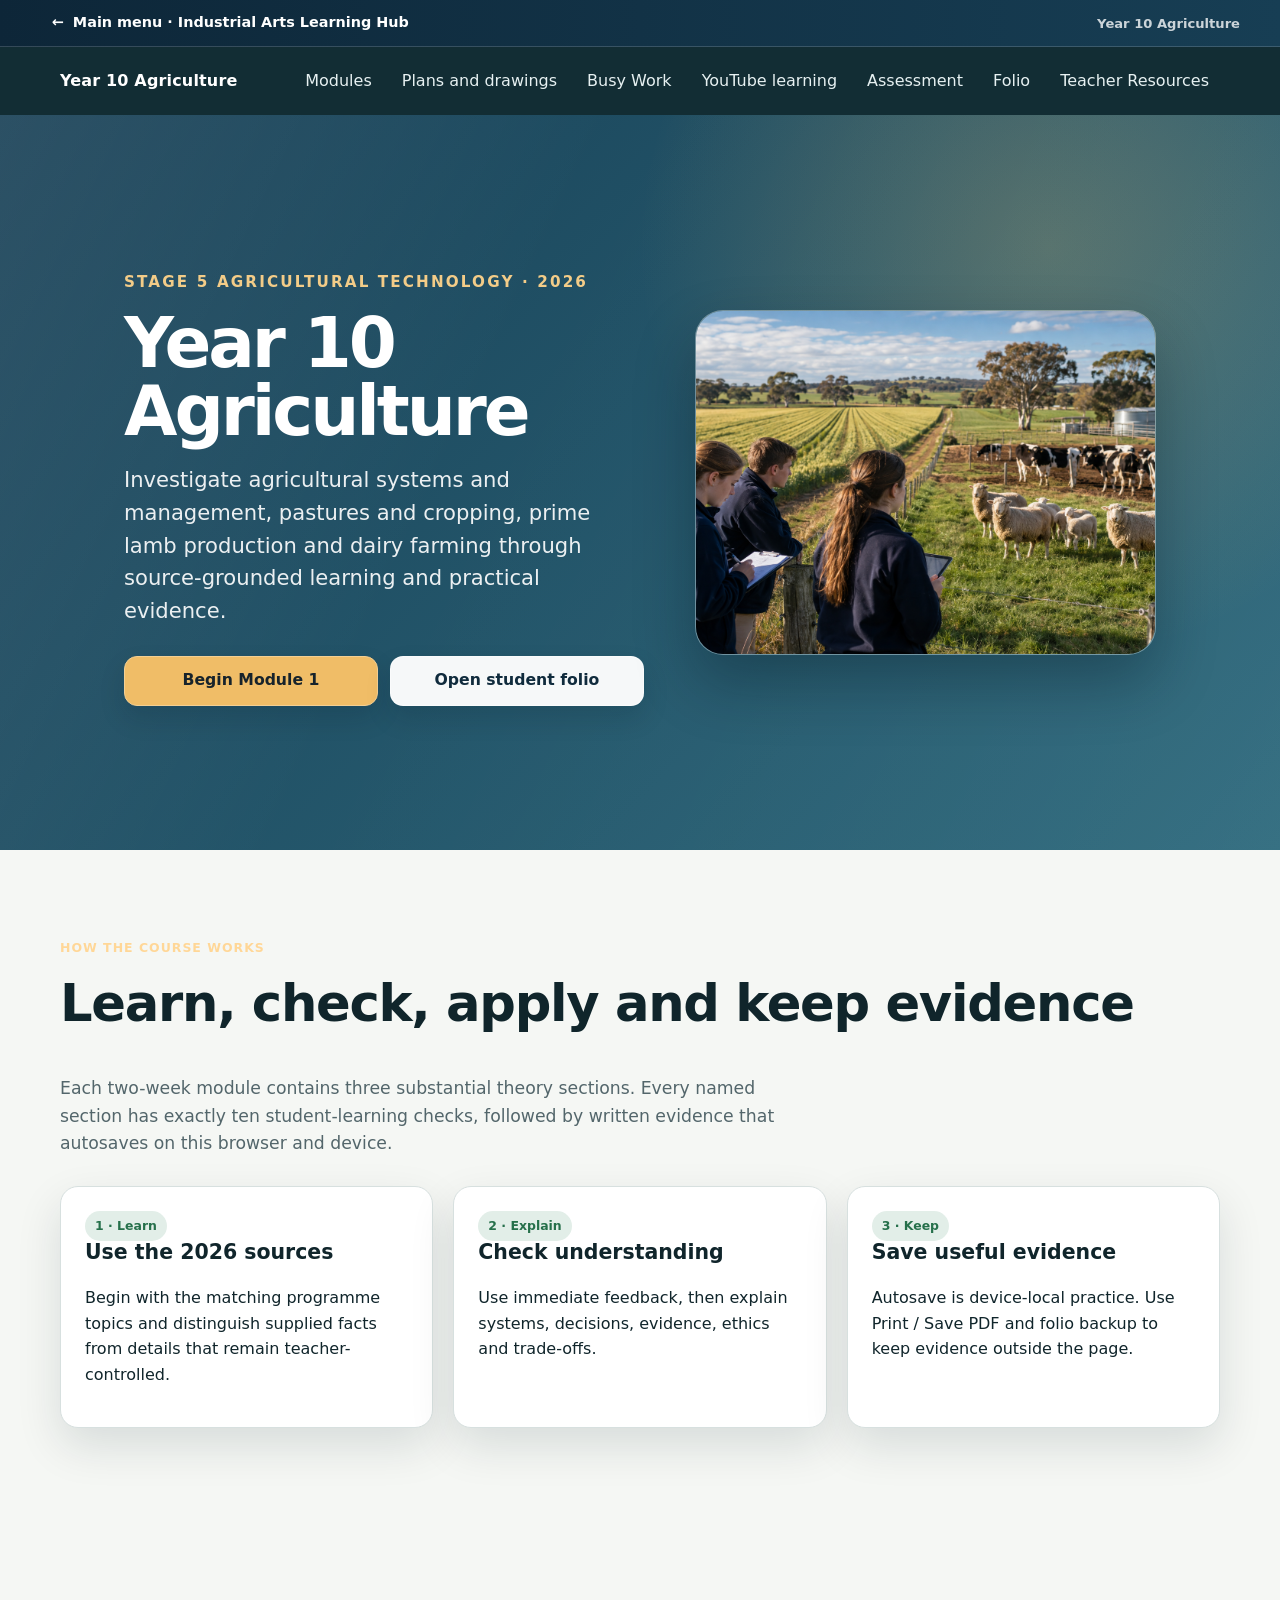
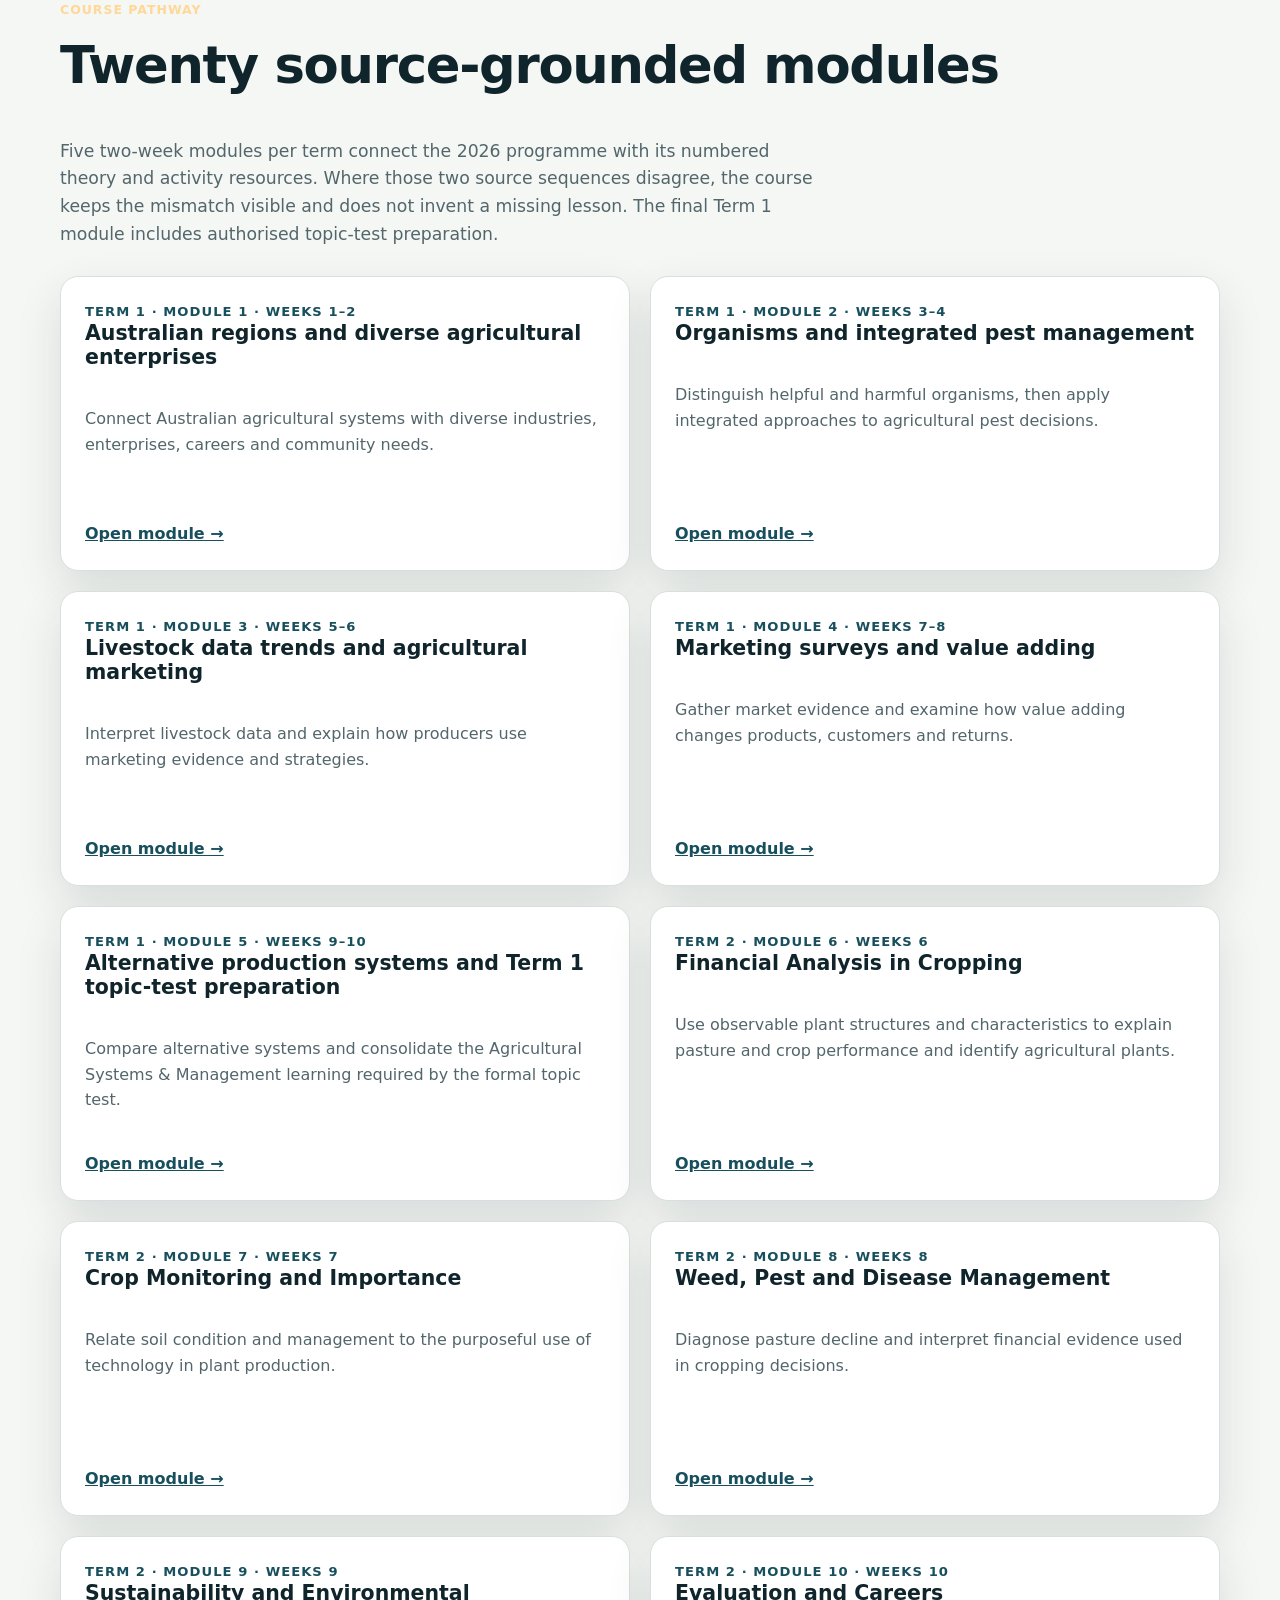
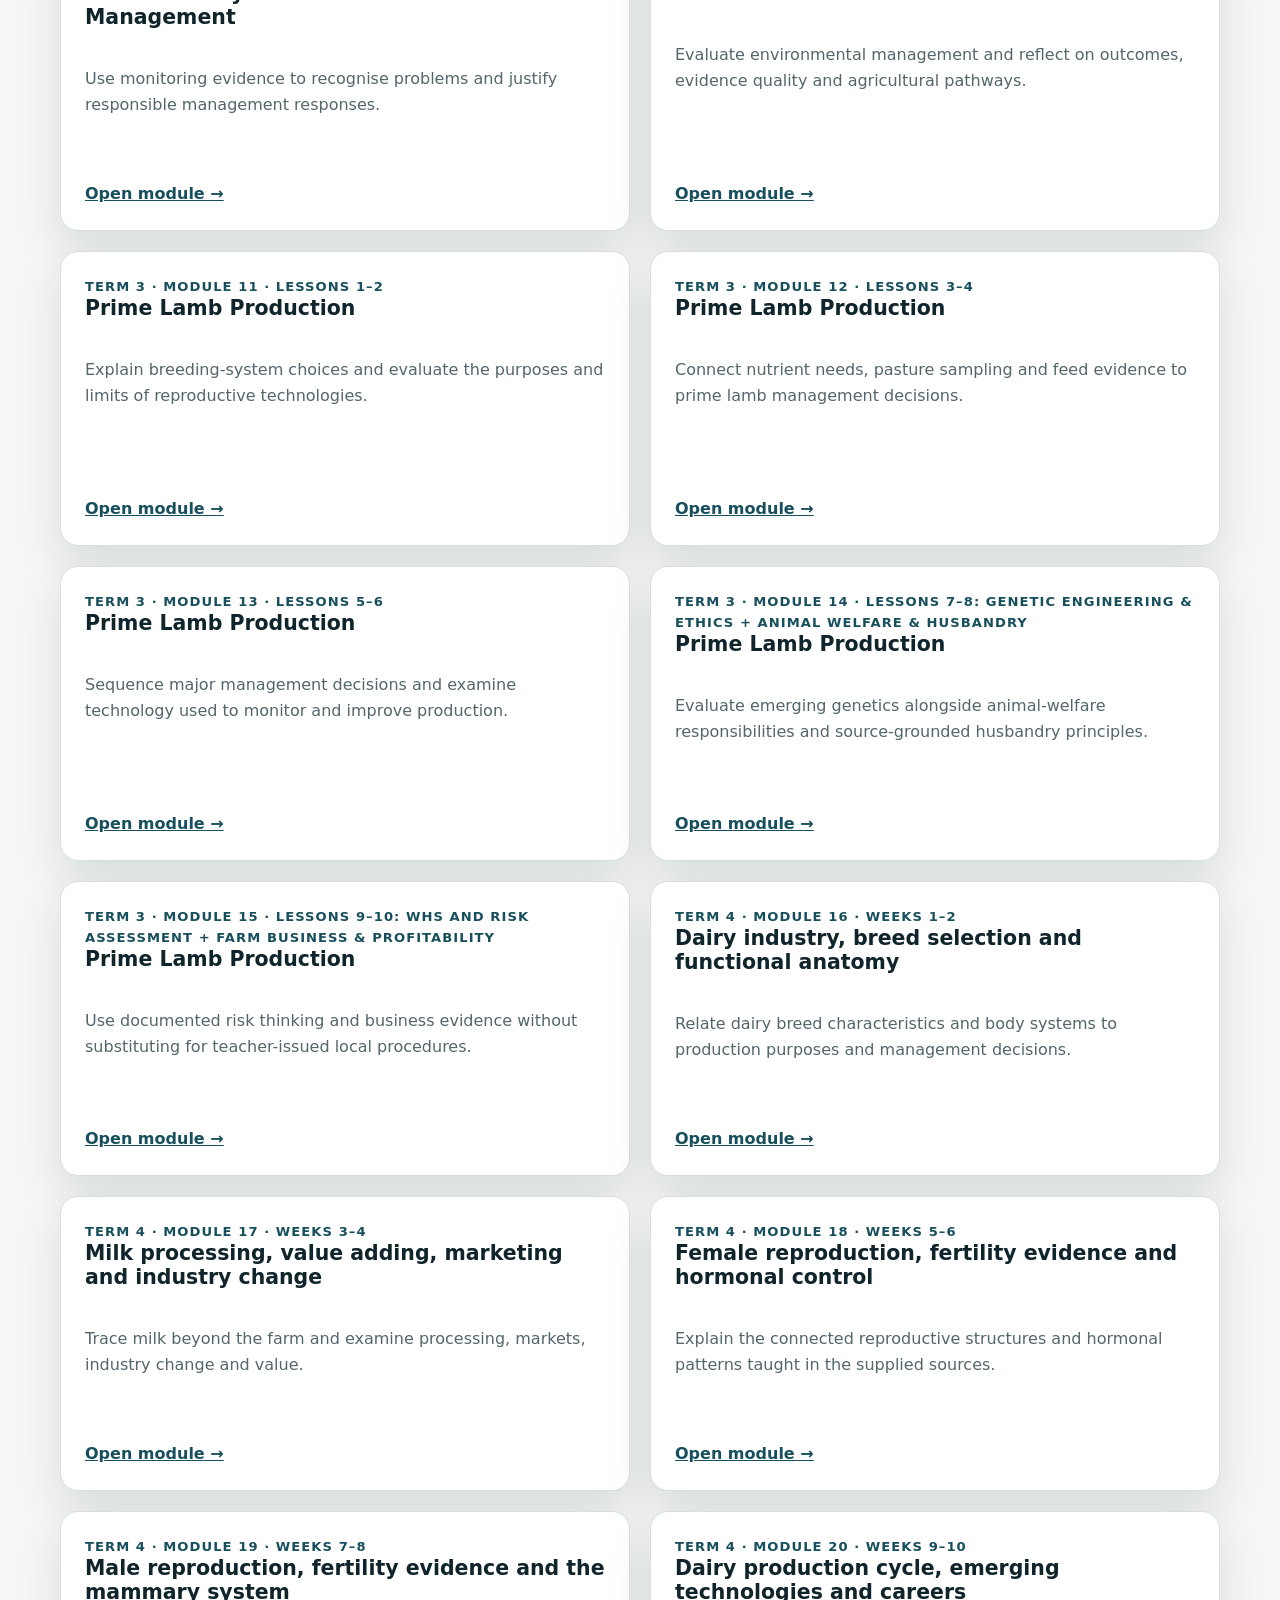
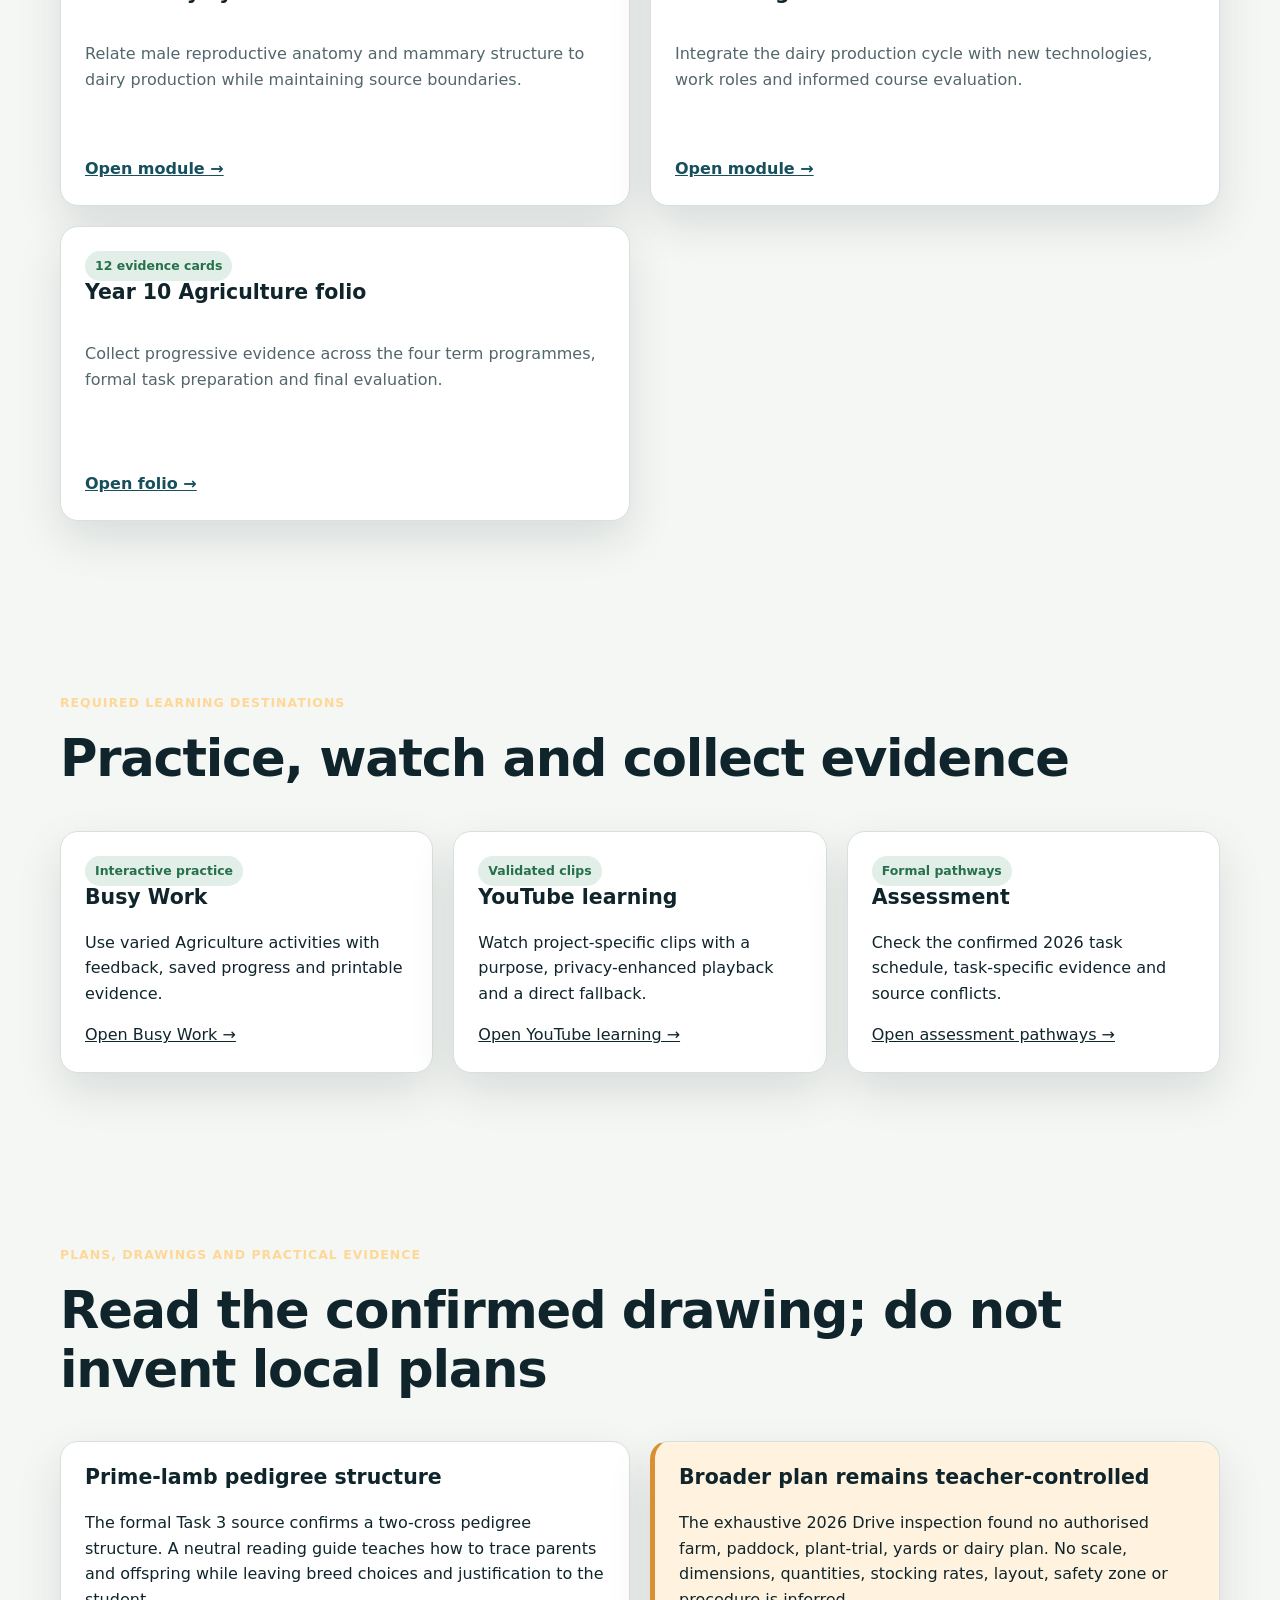
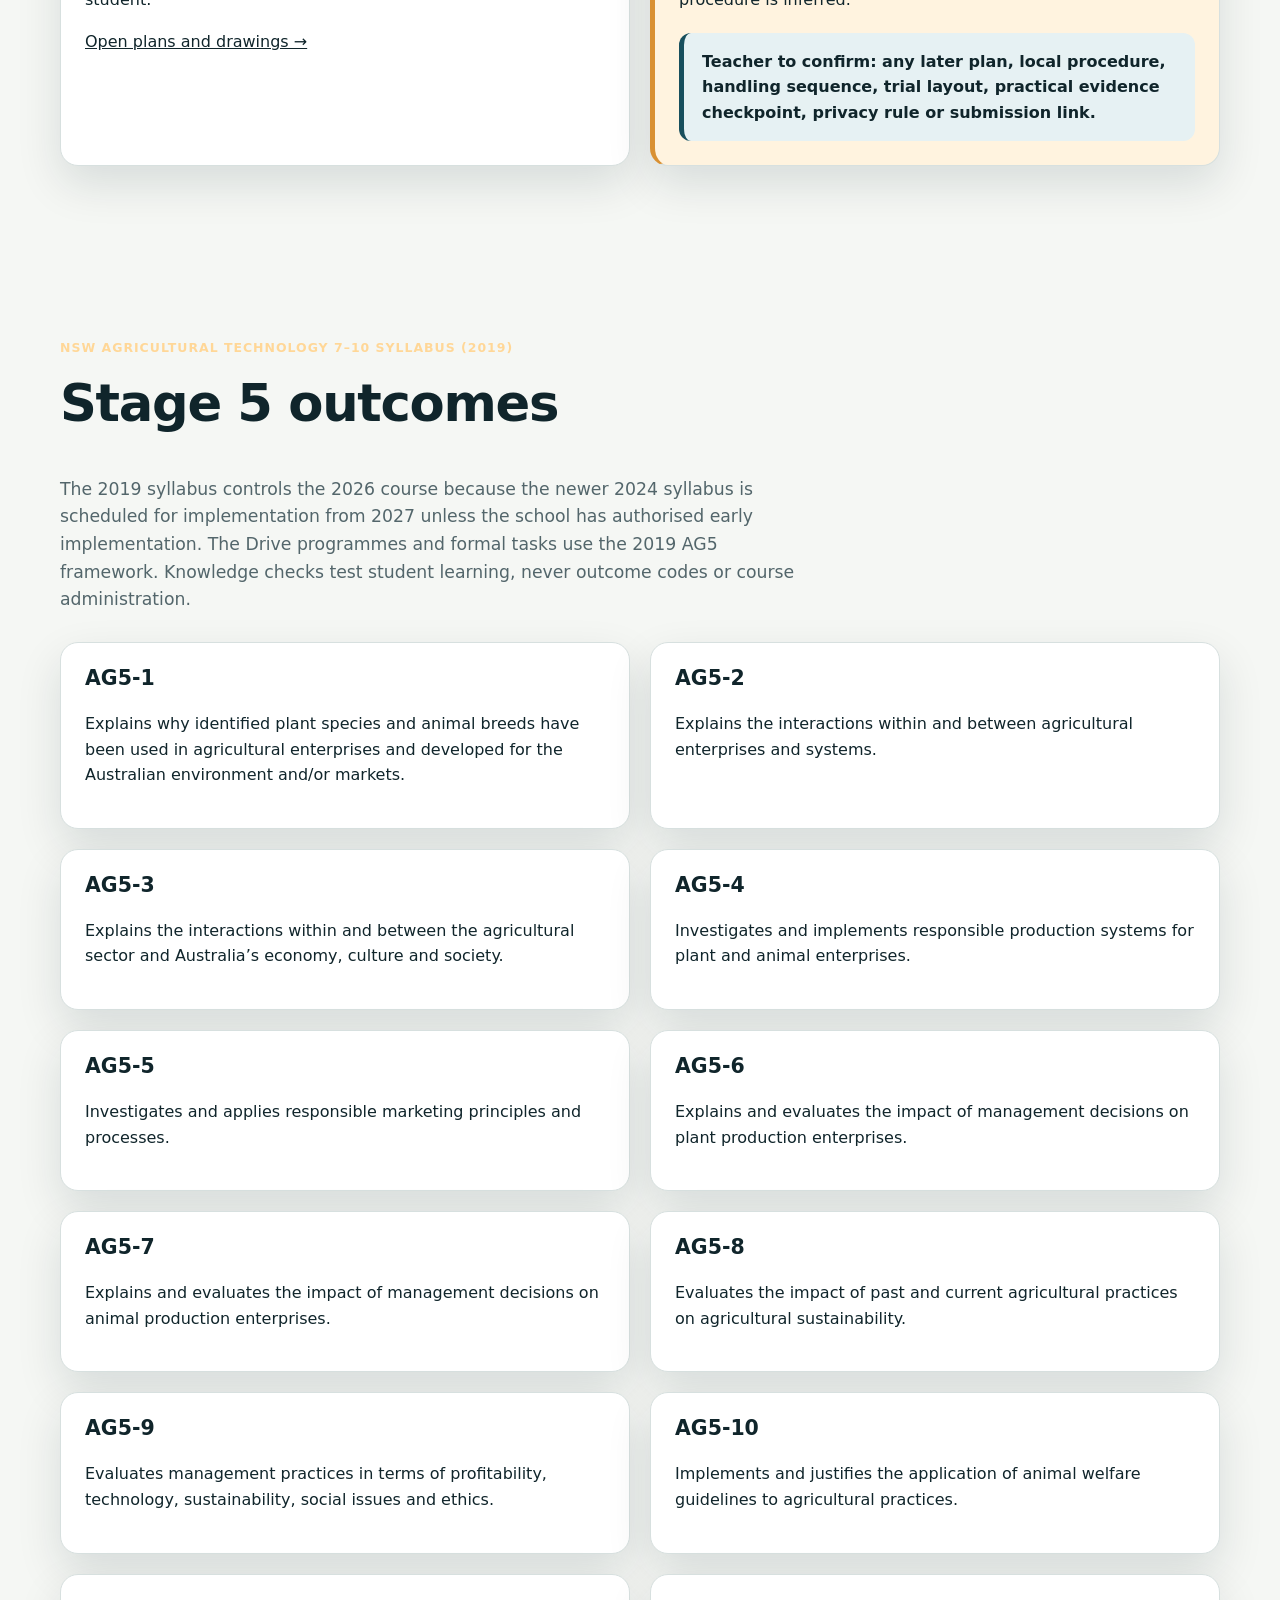
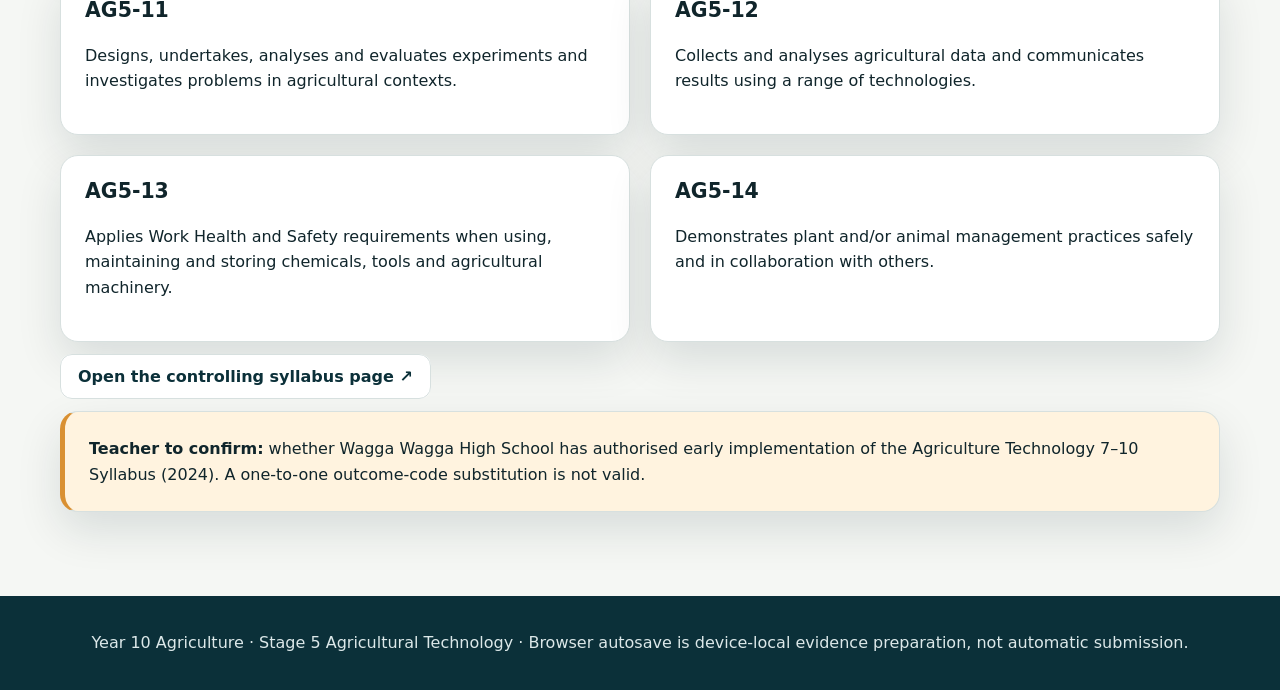
==== index.html @ 11737256 "Build Year 10 Agriculture guided course" ====
<!doctype html>
<html lang="en-AU">
<head>
  <meta charset="utf-8">
  <meta name="viewport" content="width=device-width, initial-scale=1">
  <meta name="description" content="Year 10 Agricultural Technology guided course for the 2026 Wagga Wagga High School programme.">
  <title>Year 10 Agriculture | Stage 5 Agricultural Technology</title>
  <link rel="stylesheet" href="guided/course.css?v=20260805a">
  <link rel="stylesheet" href="shared/sister-site.css" data-sister-site-styles>
</head>
<body>
  <a class="skip-link" href="#main-content">Skip to course content</a>
  <header class="site-header"><div class="nav-wrap"><a class="brand" href="index.html">Year 10 Agriculture</a><nav class="nav-links" aria-label="Course navigation"><a href="#pathway">Modules</a><a href="plans/index.html">Plans and drawings</a><a href="busy-work/index.html">Busy Work</a><a href="youtube-learning/index.html">YouTube learning</a><a href="assessment/index.html">Assessment</a><a href="folio.html">Folio</a><a href="teacher-resources/" data-teacher-resources-link>Teacher Resources</a></nav></div></header>

  <section class="hero sister-hero"><div class="hero-inner"><div class="hero-copy"><p class="eyebrow">Stage 5 Agricultural Technology · 2026</p><h1>Year 10 Agriculture</h1><p>Investigate agricultural systems and management, pastures and cropping, prime lamb production and dairy farming through source-grounded learning and practical evidence.</p><div class="hero-actions"><a class="btn" href="module.html?module=1">Begin Module 1</a><a class="btn secondary" href="folio.html">Open student folio</a></div></div><figure class="hero-showcase"><a class="zoomable-infographic" href="assets/agriculture-hero.png" target="_blank" rel="noopener" aria-label="Open the Year 10 Agriculture course visual at full size"><img src="assets/agriculture-hero.png" alt="Year 10 students investigating Australian cropping, prime lamb and dairy production systems"><span class="infographic-open-label">Open larger <span aria-hidden="true">↗</span></span></a><figcaption>Course overview visual. The 2026 programme, task documents and current teacher directions control exact practical and assessment requirements.</figcaption></figure></div></section>

  <main id="main-content" class="landing-main">
    <section class="section"><p class="eyebrow">How the course works</p><h2>Learn, check, apply and keep evidence</h2><p class="section-intro">Each two-week module contains three substantial theory sections. Every named section has exactly ten student-learning checks, followed by written evidence that autosaves on this browser and device.</p><div class="grid three" style="margin-top:28px"><article class="card"><span class="status-pill">1 · Learn</span><h3>Use the 2026 sources</h3><p>Begin with the matching programme topics and distinguish supplied facts from details that remain teacher-controlled.</p></article><article class="card"><span class="status-pill">2 · Explain</span><h3>Check understanding</h3><p>Use immediate feedback, then explain systems, decisions, evidence, ethics and trade-offs.</p></article><article class="card"><span class="status-pill">3 · Keep</span><h3>Save useful evidence</h3><p>Autosave is device-local practice. Use Print / Save PDF and folio backup to keep evidence outside the page.</p></article></div></section>

    <section class="section" id="pathway"><p class="eyebrow">Course pathway</p><h2>Twenty source-grounded modules</h2><p class="section-intro">Five two-week modules per term connect the 2026 programme with its numbered theory and activity resources. Where those two source sequences disagree, the course keeps the mismatch visible and does not invent a missing lesson. The final Term 1 module includes authorised topic-test preparation.</p><div class="grid two" style="margin-top:28px" data-module-grid></div></section>

    <section class="section"><p class="eyebrow">Required learning destinations</p><h2>Practice, watch and collect evidence</h2><div class="grid three" style="margin-top:28px"><article class="card"><span class="status-pill">Interactive practice</span><h3>Busy Work</h3><p>Use varied Agriculture activities with feedback, saved progress and printable evidence.</p><a class="module-link" href="busy-work/index.html">Open Busy Work →</a></article><article class="card"><span class="status-pill">Validated clips</span><h3>YouTube learning</h3><p>Watch project-specific clips with a purpose, privacy-enhanced playback and a direct fallback.</p><a class="module-link" href="youtube-learning/index.html">Open YouTube learning →</a></article><article class="card"><span class="status-pill">Formal pathways</span><h3>Assessment</h3><p>Check the confirmed 2026 task schedule, task-specific evidence and source conflicts.</p><a class="module-link" href="assessment/index.html">Open assessment pathways →</a></article></div></section>

    <section class="section" id="project-plan"><p class="eyebrow">Plans, drawings and practical evidence</p><h2>Read the confirmed drawing; do not invent local plans</h2><div class="grid two" style="margin-top:28px"><article class="card"><h3>Prime-lamb pedigree structure</h3><p>The formal Task 3 source confirms a two-cross pedigree structure. A neutral reading guide teaches how to trace parents and offspring while leaving breed choices and justification to the student.</p><a class="module-link" href="plans/index.html">Open plans and drawings →</a></article><article class="card pending"><h3>Broader plan remains teacher-controlled</h3><p>The exhaustive 2026 Drive inspection found no authorised farm, paddock, plant-trial, yards or dairy plan. No scale, dimensions, quantities, stocking rates, layout, safety zone or procedure is inferred.</p><div class="callout"><strong>Teacher to confirm:</strong> any later plan, local procedure, handling sequence, trial layout, practical evidence checkpoint, privacy rule or submission link.</div></article></div></section>

    <section class="section" id="outcomes"><p class="eyebrow">NSW Agricultural Technology 7–10 Syllabus (2019)</p><h2>Stage 5 outcomes</h2><p class="section-intro">The 2019 syllabus controls the 2026 course because the newer 2024 syllabus is scheduled for implementation from 2027 unless the school has authorised early implementation. The Drive programmes and formal tasks use the 2019 AG5 framework. Knowledge checks test student learning, never outcome codes or course administration.</p><div class="grid two" style="margin-top:28px" data-outcome-grid></div><p style="margin-top:22px"><a class="btn ghost" href="https://www.nsw.gov.au/education-and-training/nesa/curriculum/tas/agricultural-technology-7-10-2019" target="_blank" rel="noopener">Open the controlling syllabus page ↗</a></p><div class="card pending" style="margin-top:22px"><strong>Teacher to confirm:</strong> whether Wagga Wagga High School has authorised early implementation of the Agriculture Technology 7–10 Syllabus (2024). A one-to-one outcome-code substitution is not valid.</div></section>

  </main>

  <footer>Year 10 Agriculture · Stage 5 Agricultural Technology · Browser autosave is device-local evidence preparation, not automatic submission.</footer>
  <script src="guided/data.js?v=20260805a"></script>
  <script src="guided/landing.js?v=20260805a"></script>
  <script src="shared/hub-navigation.js" defer></script>
</body>
</html>
---- guided/course.css ----
:root {
  --ink: #10252b;
  --muted: #53666b;
  --paper: #f5f7f4;
  --card: #ffffff;
  --steel: #174f5d;
  --steel-dark: #0b3039;
  --amber: #d99032;
  --amber-pale: #fff3df;
  --line: #d7e0df;
  --success: #26704b;
  --danger: #a33a32;
  --shadow: 0 18px 45px rgba(12, 37, 43, 0.12);
  --radius: 18px;
}

* { box-sizing: border-box; }
html { scroll-behavior: smooth; }
body {
  margin: 0;
  overflow-x: hidden;
  color: var(--ink);
  background: var(--paper);
  font-family: Inter, ui-sans-serif, system-ui, -apple-system, BlinkMacSystemFont, "Segoe UI", sans-serif;
  line-height: 1.6;
}
.skip-link { position: fixed; top: 8px; left: 8px; z-index: 1000; transform: translateY(-180%); padding: 9px 13px; border-radius: 8px; background: white; color: var(--ink); font-weight: 750; }
.skip-link:focus { transform: translateY(0); }
a { color: inherit; }
img { max-width: 100%; display: block; }
button, input, textarea, select { font: inherit; }

.site-header {
  position: sticky;
  top: 0;
  z-index: 20;
  background: rgba(9, 37, 44, 0.96);
  color: white;
  backdrop-filter: blur(12px);
}
.nav-wrap {
  width: min(1160px, calc(100% - 32px));
  min-height: 68px;
  margin: 0 auto;
  display: flex;
  flex-wrap: wrap;
  align-items: center;
  justify-content: space-between;
  gap: 20px;
}
.brand { font-weight: 850; text-decoration: none; letter-spacing: .01em; }
.nav-links { display: flex; flex-wrap: wrap; max-width: 100%; gap: 8px; }
.nav-links a {
  padding: 8px 11px;
  border-radius: 999px;
  text-decoration: none;
  color: #e7f1f2;
}
.nav-links a:hover, .nav-links a:focus-visible { background: rgba(255,255,255,.12); }

.hero { min-height: 570px; color: white; display: grid; align-items: center; background: linear-gradient(135deg, #061c22, #174f5d); }
.sister-hero .hero-inner { display: grid; grid-template-columns: minmax(0, 1.1fr) minmax(300px, .9fr); gap: 34px; align-items: center; }
.hero-showcase { margin: 42px 0; overflow: hidden; border: 1px solid rgba(255,255,255,.24); border-radius: 22px; background: rgba(255,255,255,.08); box-shadow: var(--shadow); }
.hero-showcase img { width: 100%; min-height: 360px; object-fit: cover; }
.hero-showcase figcaption { padding: 12px 16px; color: #e9f1f1; font-size: .84rem; line-height: 1.45; }
.hero-inner, .section, .module-main, .folio-main {
  width: min(1160px, calc(100% - 32px));
  margin-inline: auto;
}
.hero-copy { width: min(630px, 100%); padding: 90px 0 80px; }
.hero-copy, .module-hero-inner, .module-main, .folio-main { max-width: calc(100vw - 32px); }
.eyebrow {
  display: inline-flex;
  align-items: center;
  gap: 8px;
  margin: 0 0 16px;
  color: #ffd797;
  font-weight: 850;
  letter-spacing: .08em;
  text-transform: uppercase;
  font-size: .78rem;
}
h1, h2, h3 { line-height: 1.15; margin-top: 0; }
h1 { font-size: clamp(2.7rem, 7vw, 5.5rem); letter-spacing: -.045em; margin-bottom: 18px; }
h2 { font-size: clamp(2rem, 4vw, 3.2rem); letter-spacing: -.025em; }
h3 { font-size: 1.28rem; }
.hero p { font-size: clamp(1.05rem, 2vw, 1.3rem); color: #e9f1f1; }
.hero-actions, .button-row { display: flex; flex-wrap: wrap; gap: 12px; margin-top: 28px; }
.btn {
  border: 0;
  border-radius: 12px;
  padding: 12px 17px;
  background: var(--amber);
  color: #172022;
  font-weight: 850;
  text-decoration: none;
  cursor: pointer;
}
.btn:hover, .btn:focus-visible { filter: brightness(1.05); transform: translateY(-1px); }
.btn.secondary { color: white; background: rgba(255,255,255,.13); border: 1px solid rgba(255,255,255,.3); }
.btn.ghost { background: white; border: 1px solid var(--line); color: var(--steel-dark); }

.section { padding: 84px 0; }
.section.tint { width: 100%; max-width: none; background: #e9efed; }
.section.tint > .section-inner { width: min(1160px, calc(100% - 32px)); margin: auto; }
.section-intro { max-width: 760px; color: var(--muted); font-size: 1.08rem; }
.grid { display: grid; gap: 20px; }
.grid.three { grid-template-columns: repeat(3, minmax(0, 1fr)); }
.grid.two { grid-template-columns: repeat(2, minmax(0, 1fr)); }
.card {
  background: var(--card);
  border: 1px solid var(--line);
  border-radius: var(--radius);
  padding: 24px;
  box-shadow: var(--shadow);
}
.module-card { position: relative; display: flex; flex-direction: column; min-height: 295px; }
.module-card .stage { color: var(--steel); font-size: .82rem; font-weight: 900; text-transform: uppercase; letter-spacing: .08em; }
.module-card p { color: var(--muted); }
.module-card .module-link { margin-top: auto; font-weight: 850; color: var(--steel); }
.status-pill {
  display: inline-flex;
  width: fit-content;
  padding: 5px 10px;
  border-radius: 999px;
  background: #e2eee8;
  color: var(--success);
  font-size: .78rem;
  font-weight: 850;
}
.outcome-list { list-style: none; padding: 0; display: grid; gap: 10px; }
.outcome-list li { border-left: 4px solid var(--amber); padding: 8px 0 8px 14px; }
.resource-card a { color: var(--steel); font-weight: 800; }
.pending { border-left: 5px solid var(--amber); background: var(--amber-pale); }

.module-hero {
  color: white;
  padding: 70px 0 54px;
  background: linear-gradient(135deg, var(--steel-dark), var(--steel));
}
.module-hero-inner { width: min(960px, calc(100% - 32px)); margin: auto; }
.module-hero h1 { font-size: clamp(2.3rem, 6vw, 4.4rem); }
.module-main, .folio-main { width: min(960px, calc(100% - 32px)); padding: 48px 0 90px; }
.progress-panel { margin: -28px auto 28px; position: relative; }
.progress-track { height: 10px; background: #dae3e1; border-radius: 999px; overflow: hidden; }
.progress-fill { height: 100%; width: 0; background: linear-gradient(90deg, var(--amber), #efbb62); transition: width .2s ease; }
.student-grid { display: grid; grid-template-columns: 1fr 1fr; gap: 16px; }
label { font-weight: 750; }
input[type="text"], input[type="password"], select, textarea {
  width: 100%;
  margin-top: 6px;
  border: 1px solid #b8c7c5;
  border-radius: 11px;
  padding: 11px 12px;
  background: #fff;
  color: var(--ink);
}
textarea { min-height: 135px; resize: vertical; }
.theory-section { margin-top: 24px; display: flow-root; }
.theory-section p { max-width: 78ch; color: #31484e; text-wrap: pretty; }
.theory-chunk-heading {
  margin: 22px 0 8px;
  padding-left: 11px;
  border-left: 4px solid var(--steel);
  color: var(--steel-dark);
  font-size: 1rem;
  line-height: 1.35;
}
.theory-section li + li { margin-top: 6px; }
.written-evidence { width: 100%; min-width: 0; }
.clarification-button { min-height: 44px; margin: 2px 0 10px; padding: 8px 12px; border: 1px solid #8aa9a0; border-radius: 9px; background: #f7fbf9; color: var(--ink); font: inherit; font-weight: 750; cursor: pointer; }
.clarification-button:hover { background: #edf4f1; }
.clarification-button:focus-visible { outline: 3px solid #236e5b; outline-offset: 3px; }
.clarification-panel { max-width: 68ch; margin: 0 0 12px; padding: 11px 13px; border-left: 4px solid #3c806e; border-radius: 0 9px 9px 0; background: #edf4f1; overflow-wrap: anywhere; }
.written-evidence textarea {
  display: block;
  width: 100%;
  max-width: none;
  min-width: 0;
  min-height: 175px;
  line-height: 1.55;
  overflow-wrap: break-word;
}
.theory-visual {
  float: right;
  width: min(38%, 360px);
  margin: .25rem 0 1rem 1.35rem;
  padding: .65rem;
  border: 1px solid var(--line);
  border-radius: 14px;
  background: #f5f8f7;
  box-shadow: 0 10px 24px rgba(17, 46, 52, .1);
}
.theory-visual--left { float: left; margin: .25rem 1.35rem 1rem 0; }
.zoomable-infographic { position: relative; display: block; color: white; text-decoration: none; cursor: zoom-in; }
.zoomable-infographic:focus-visible { outline: 4px solid var(--amber); outline-offset: 4px; }
.zoomable-infographic:hover .infographic-open-label,
.zoomable-infographic:focus-visible .infographic-open-label { background: var(--amber); color: #172022; }
.infographic-open-label {
  position: absolute;
  right: 10px;
  bottom: 10px;
  z-index: 2;
  padding: 6px 10px;
  border-radius: 999px;
  background: rgba(6, 28, 34, .9);
  color: white;
  font-size: .78rem;
  font-weight: 850;
  line-height: 1.2;
  box-shadow: 0 4px 14px rgba(0, 0, 0, .24);
}
.theory-visual__image {
  width: 100%;
  aspect-ratio: 16 / 9;
  border-radius: 9px;
  background-repeat: no-repeat;
  background-size: cover;
  background-position: center;
  background-color: var(--ink);
}
.theory-visual figcaption { margin-top: .6rem; color: var(--muted); font-size: .82rem; line-height: 1.4; }
.tool-photo-gallery { clear: both; display: grid; grid-template-columns: repeat(auto-fit, minmax(180px, 1fr)); gap: 14px; margin: 24px 0; }
.tool-photo-card { min-width: 0; margin: 0; padding: 10px; border: 1px solid var(--line); border-radius: 13px; background: #f5f8f7; }
.tool-photo-link { border-radius: 9px; overflow: hidden; background: #e7eceb; }
.tool-photo-link img { width: 100%; aspect-ratio: 4 / 3; object-fit: contain; background: #f3f5f4; }
.tool-photo-card figcaption { margin-top: 9px; color: var(--muted); font-size: .82rem; line-height: 1.45; }
.tool-photo-credit { display: block; margin-top: 5px; font-size: .76rem; }
.tool-photo-credit a { color: var(--steel-dark); font-weight: 750; }
.plan-guidance { clear: both; margin: 30px 0 8px; padding-top: 26px; border-top: 2px solid var(--line); }
.plan-guidance > h3 { font-size: clamp(1.45rem, 3vw, 2rem); }
.plan-guidance > h4 { margin: 20px 0 8px; color: var(--steel-dark); }
.plan-sheet-gallery { display: grid; grid-template-columns: repeat(2, minmax(0, 1fr)); gap: 16px; margin-top: 24px; }
.plan-sheet-card { min-width: 0; margin: 0; padding: 11px; border: 1px solid var(--line); border-radius: 14px; background: #f5f8f7; }
.plan-preview-link { overflow: hidden; border: 1px solid #c7d1d0; border-radius: 10px; background: white; }
.plan-preview-link img { width: 100%; aspect-ratio: 1.45 / 1; object-fit: contain; background: white; }
.plan-sheet-card figcaption { margin-top: 10px; color: var(--muted); font-size: .84rem; line-height: 1.45; }
.plan-sheet-card figcaption > strong, .plan-sheet-card figcaption > span { display: block; }
.plan-sheet-card figcaption > strong { margin-bottom: 4px; color: var(--ink); }
.plan-actions { display: flex !important; flex-wrap: wrap; gap: 8px 12px; margin-top: 10px; }
.plan-open-link, .plan-download-link { color: var(--steel-dark); font-weight: 850; text-underline-offset: 3px; }
.plan-open-link:focus-visible, .plan-download-link:focus-visible { outline: 3px solid var(--amber); outline-offset: 3px; }
.video-learning { clear: both; margin: 30px 0 8px; padding: 22px; border: 1px solid var(--line); border-radius: 16px; background: #f7fbf9; }
.video-learning > h3 { margin: 3px 0 2px; color: var(--ink); font-size: clamp(1.35rem, 3vw, 1.8rem); }
.video-learning__channel { margin: 0 0 16px; color: var(--muted) !important; font-size: .9rem; font-weight: 750; }
.video-learning__grid { display: grid; grid-template-columns: minmax(0, 1.35fr) minmax(240px, .85fr); gap: 18px; align-items: start; }
.video-learning__player { min-width: 0; aspect-ratio: 16 / 9; overflow: hidden; border-radius: 12px; background: #0b1d22; box-shadow: 0 10px 24px rgba(17, 46, 52, .14); }
.video-learning__player iframe { display: block; width: 100%; height: 100%; border: 0; }
.video-learning__notes { min-width: 0; }
.video-learning__notes h4 { margin: 0 0 5px; color: var(--steel-dark); font-size: 1rem; }
.video-learning__notes h4:not(:first-child) { margin-top: 17px; }
.video-learning__notes p { margin: 0; }
.video-learning__fallback { margin: 18px 0 0; padding: 13px 15px; border-left: 4px solid var(--amber); border-radius: 0 10px 10px 0; background: var(--amber-pale); }
.video-learning__actions { display: flex; flex-wrap: wrap; align-items: center; gap: 10px 16px; margin-top: 16px; }
.video-learning__actions > a:not(.btn) { color: var(--steel-dark); font-weight: 850; text-underline-offset: 3px; }
.video-learning__actions > a:focus-visible { outline: 3px solid var(--amber); outline-offset: 3px; }
.video-learning__disclaimer { margin-top: 17px; font-weight: 650; }
.video-learning__source-check { margin: 13px 0 0; color: var(--muted) !important; font-size: .84rem; line-height: 1.45; }
.callout { margin: 20px 0 0; padding: 16px 18px; border-radius: 12px; background: #e6f1f3; border-left: 5px solid var(--steel); font-weight: 750; overflow-wrap: anywhere; }
.theory-sources { margin-top: 16px; padding-top: 14px; border-top: 1px solid var(--line); font-size: 0.94rem; }
.theory-sources ul { margin: 7px 0; }
.theory-sources a { overflow-wrap: anywhere; }
.theory-sources p { margin-bottom: 0; color: var(--muted); }
.check-group { margin-top: 26px; padding: 20px; border: 1px solid var(--line); border-radius: 14px; background: #f8fbfb; }
.check-group[id], #knowledge-checks { scroll-margin-top: 92px; }
.check-group > h3 { margin-top: 4px; color: var(--ink); }
.check-group .check:first-of-type { margin-top: 12px; }
.check h4 { margin-bottom: 12px; color: var(--ink); font-size: 1rem; line-height: 1.45; }
.check { margin-top: 18px; padding-top: 18px; border-top: 1px solid var(--line); }
.option { display: block; margin: 9px 0; font-weight: 500; }
.question-help { margin: 14px 0; }
.hint-toggle, .secondary-hint-toggle {
  border: 0;
  padding: 0;
  background: transparent;
  color: var(--steel);
  font: inherit;
  font-weight: 850;
  text-decoration: underline;
  text-underline-offset: 3px;
  cursor: pointer;
}
.theory-direction {
  margin-top: 10px;
  padding: 13px 15px;
  border-left: 4px solid var(--amber);
  border-radius: 0 10px 10px 0;
  background: var(--amber-pale);
}
.theory-direction > a { display: block; width: fit-content; color: var(--steel-dark); font-weight: 850; }
.secondary-hint-toggle { display: block; margin-top: 10px; font-size: .92rem; }
.theory-reminder { margin-top: 9px; color: #31484e; }
.theory-section:focus-visible { outline: 4px solid var(--amber); outline-offset: 4px; }
.theory-section[id] { scroll-margin-top: 92px; }
.feedback { margin-top: 10px; min-height: 26px; font-weight: 750; }
.feedback.good { color: var(--success); }
.feedback.bad { color: var(--danger); }
.model-feedback { display: none; margin-top: 12px; padding: 14px; background: #edf4f1; border-radius: 10px; }
.model-feedback.open { display: block; }
.completion-box { background: #ecf5f0; border-color: #bad8c8; }
.module-nav { display: flex; justify-content: space-between; gap: 16px; margin-top: 26px; }

.folio-grid { display: grid; grid-template-columns: repeat(2, minmax(0,1fr)); gap: 18px; }
.folio-card { counter-increment: folio; }
.folio-card h2 { font-size: 1.35rem; }
.folio-card h2::before { content: counter(folio, decimal-leading-zero) " "; color: var(--amber); }
.folio-visual {
  display: block;
  aspect-ratio: 16 / 9;
  margin: -4px -4px 18px;
  border: 1px solid var(--line);
  border-radius: 14px;
  background-repeat: no-repeat;
  background-size: cover;
  background-position: center;
  background-color: var(--ink);
}
.folio-card:nth-child(1) .folio-visual { background-image: url("../assets/visuals/folio-card-01.png"); }
.folio-card:nth-child(2) .folio-visual { background-image: url("../assets/visuals/folio-card-02.png"); }
.folio-card:nth-child(3) .folio-visual { background-image: url("../assets/visuals/folio-card-03.png"); }
.folio-card:nth-child(4) .folio-visual { background-image: url("../assets/visuals/folio-card-04.png"); }
.folio-card:nth-child(5) .folio-visual { background-image: url("../assets/visuals/folio-card-05.png"); }
.folio-card:nth-child(6) .folio-visual { background-image: url("../assets/visuals/folio-card-06.png"); }
.folio-card:nth-child(7) .folio-visual { background-image: url("../assets/visuals/folio-card-07.png"); }
.folio-card:nth-child(8) .folio-visual { background-image: url("../assets/visuals/folio-card-08.png"); }
.folio-card:nth-child(9) .folio-visual { background-image: url("../assets/visuals/folio-card-09.png"); }
.folio-card:nth-child(10) .folio-visual { background-image: url("../assets/visuals/folio-card-10.png"); }
.folio-card:nth-child(11) .folio-visual { background-image: url("../assets/visuals/folio-card-11.png"); }
.folio-card:nth-child(12) .folio-visual { background-image: url("../assets/visuals/folio-card-12.png"); }
.folio-main { counter-reset: folio; }
.print-identity { display: none; }
.folio-meta { display: grid; gap: 4px; padding-top: 10px; border-top: 1px solid var(--line); color: var(--muted); font-size: .86rem; }
.folio-meta a { font-weight: 750; }
.folio-visual-caption { margin-top: -10px; color: var(--muted); font-size: .82rem; }
.save-state { color: var(--muted); font-size: .9rem; }
.photo-preview { margin-top: 12px; padding: 12px; border: 1px solid var(--line); border-radius: 12px; background: #f4f7f6; }
.photo-preview img { max-height: 320px; margin: 0 auto; object-fit: contain; }
.import-label { display: inline-flex; align-items: center; }
.import-label input { position: absolute; width: 1px; height: 1px; overflow: hidden; clip: rect(0,0,0,0); }
.evidence-note { color: var(--muted); }
.pathway-break { margin-top: 64px; }

footer { background: var(--steel-dark); color: #dce8e9; padding: 34px 16px; text-align: center; }

@media (max-width: 820px) {
  .sister-hero .hero-inner { grid-template-columns: 1fr; }
  .hero-showcase { margin-top: -30px; }
  .theory-visual, .theory-visual--left { float: none; width: 100%; margin: 1.1rem 0; }
  .video-learning__grid { grid-template-columns: 1fr; }
  .grid.three, .grid.two, .folio-grid { grid-template-columns: 1fr; }
  .nav-wrap { display: grid; grid-template-columns: minmax(0, 1fr); align-items: start; justify-content: stretch; padding: 14px 0; }
  .brand { display: block; width: 100%; }
  .nav-links { display: grid; grid-template-columns: repeat(3, minmax(0, 1fr)); width: 100%; overflow: visible; padding-bottom: 3px; }
  .nav-links a { text-align: center; }
  .hero { min-height: 630px; background-position: 62% center; }
  .hero-copy { padding: 70px 0; }
  .student-grid { grid-template-columns: 1fr; }
}

@media (max-width: 520px) {
  .site-header { position: static; }
  .section { padding: 62px 0; }
  .hero-inner, .section, .module-main, .folio-main { width: calc(100% - 22px); }
  .module-hero-inner { width: calc(100% - 22px); max-width: calc(100vw - 22px); }
  .card { padding: 19px; border-radius: 15px; }
  .module-nav { flex-direction: column; }
  .module-nav .btn { text-align: center; }
  .written-evidence textarea { min-height: 210px; }
  .tool-photo-gallery { grid-template-columns: 1fr; }
  .plan-sheet-gallery { grid-template-columns: 1fr; }
  .video-learning { padding: 16px; }
  .video-learning__actions { align-items: stretch; }
  .video-learning__actions .btn { width: 100%; text-align: center; }
  .nav-links { gap: 5px; }
  .nav-links a { padding: 7px 3px; font-size: .9rem; }
}

@media print {
  .site-header, .skip-link, .hero-actions, .button-row, .clarification-button, .question-help, .module-nav, .infographic-open-label, .video-learning__player, footer { display: none !important; }
  body { background: white; font-size: 11pt; }
  .module-hero { color: black; background: white; padding: 20px 0; }
  .module-main, .folio-main { width: 100%; padding: 0; }
  .card { box-shadow: none; break-inside: avoid; border-color: #aaa; }
  #knowledge-checks, .check-group { break-inside: auto; }
  .check { break-inside: avoid; }
  .plan-guidance { break-inside: auto; }
  .plan-sheet-card { break-inside: avoid; box-shadow: none; }
  .plan-preview-link img { max-height: 105mm; }
  .plan-open-link::after { content: " (" attr(href) ")"; font-weight: 400; overflow-wrap: anywhere; }
  .video-learning__actions .btn::after { content: " (" attr(href) ")"; font-weight: 400; overflow-wrap: anywhere; }
  textarea { border: 1px solid #777; min-height: 90px; }
  .model-feedback.open { display: block; }
  .folio-grid { display: block; }
  .folio-page .module-hero, .folio-page .progress-panel { display: none !important; }
  .folio-card { break-before: page; break-inside: avoid; page-break-before: always; font-size: 9pt; }
  .folio-card:first-child { break-before: auto; page-break-before: auto; }
  .folio-card h2 { margin-top: 4px; font-size: 15pt; }
  .folio-card p, .folio-card ul { margin-top: 5px; margin-bottom: 7px; }
  .folio-card details { display: none; }
  .folio-card textarea { min-height: 52px; }
  .folio-visual { max-height: 42mm; margin-bottom: 8px; }
  .print-identity { display: block; margin: 0 0 5px; color: #344; font-size: 8pt; }
  .photo-preview { break-inside: avoid; }
}
---- shared/sister-site.css ----
:root {
  --hub-ink: #102b3d;
  --hub-paper: #f5f8fa;
}

.hub-return-bar {
  background: linear-gradient(90deg, #0d2638, #173e54);
  border-bottom: 1px solid rgba(255, 255, 255, 0.16);
  color: #fff;
  font-family: Inter, ui-sans-serif, system-ui, -apple-system, BlinkMacSystemFont, "Segoe UI", sans-serif;
  position: relative;
  z-index: 1000;
}

.hub-return-inner {
  align-items: center;
  display: flex;
  gap: 1rem;
  justify-content: space-between;
  margin: 0 auto;
  max-width: 1240px;
  min-height: 44px;
  padding: 0.45rem 1.25rem;
}

.hub-return-link {
  align-items: center;
  border-radius: 999px;
  color: #fff;
  display: inline-flex;
  font-size: 0.9rem;
  font-weight: 800;
  gap: 0.55rem;
  line-height: 1.2;
  padding: 0.45rem 0.75rem;
  text-decoration: none;
}

.hub-return-link:hover,
.hub-return-link:focus-visible {
  background: rgba(255, 255, 255, 0.14);
  color: #fff;
  outline: 3px solid rgba(255, 255, 255, 0.42);
  outline-offset: 2px;
}

.hub-course-label {
  color: rgba(255, 255, 255, 0.78);
  font-size: 0.82rem;
  font-weight: 700;
  overflow: hidden;
  text-overflow: ellipsis;
  white-space: nowrap;
}

.sister-hero {
  --hero-start: #173f55;
  --hero-end: #2f6b7e;
  --hero-accent: #f0bd67;
  background:
    radial-gradient(circle at 82% 18%, color-mix(in srgb, var(--hero-accent) 24%, transparent), transparent 34%),
    linear-gradient(135deg, var(--hero-start) 0%, var(--hero-end) 100%);
  color: #fff;
  isolation: isolate;
  overflow: hidden;
  position: relative;
}

.sister-hero::before {
  background: linear-gradient(115deg, rgba(255, 255, 255, 0.09), transparent 38%, rgba(255, 255, 255, 0.04));
  content: "";
  inset: 0;
  pointer-events: none;
  position: absolute;
  z-index: -1;
}

.sister-hero .hero-inner,
.sister-hero.hero.content-section {
  align-items: center;
  display: grid;
  gap: clamp(2rem, 4vw, 3.5rem);
  grid-template-columns: minmax(0, 1.06fr) minmax(320px, 0.94fr);
  margin: 0 auto;
  max-width: 1240px;
  min-height: 520px;
  padding: clamp(2.8rem, 5vw, 4.5rem) clamp(1.25rem, 5vw, 4rem);
}

.sister-hero .hero-copy {
  max-width: 680px;
  min-width: 0;
}

.sister-hero .eyebrow {
  color: color-mix(in srgb, var(--hero-accent) 78%, #fff);
  font-size: clamp(0.78rem, 1.4vw, 0.95rem);
  font-weight: 900;
  letter-spacing: 0.14em;
  margin: 0 0 1rem;
  text-transform: uppercase;
}

.sister-hero h1 {
  color: #fff;
  font-size: clamp(3rem, 5.4vw, 4.75rem);
  letter-spacing: -0.045em;
  line-height: 0.98;
  margin: 0;
  max-width: 12ch;
  text-wrap: balance;
}

.sister-hero .hero-subtitle,
.sister-hero .hero-lede,
.sister-hero .hero-copy > p:not(.eyebrow) {
  color: rgba(255, 255, 255, 0.91);
  font-size: clamp(1.05rem, 2vw, 1.32rem);
  line-height: 1.55;
  margin: 1.15rem 0 0;
  max-width: 60ch;
}

.sister-hero .hero-intro {
  color: rgba(255, 255, 255, 0.76) !important;
  font-size: 1rem !important;
  margin-top: 0.75rem !important;
}

.sister-hero .hero-actions {
  align-items: stretch;
  display: flex;
  flex-wrap: wrap;
  gap: 0.75rem;
  margin-top: 1.75rem;
}

.sister-hero .hero-actions a {
  align-items: center;
  background: rgba(255, 255, 255, 0.96);
  border: 1px solid rgba(255, 255, 255, 0.58);
  border-radius: 13px;
  box-shadow: 0 12px 26px rgba(6, 23, 33, 0.14);
  color: var(--hub-ink);
  display: inline-flex;
  flex: 1 1 185px;
  font-size: 0.98rem;
  font-weight: 850;
  justify-content: center;
  line-height: 1.2;
  margin: 0;
  min-height: 50px;
  padding: 0.8rem 1rem;
  text-align: center;
  text-decoration: none;
}

.sister-hero .hero-actions a:first-child {
  background: var(--hero-accent);
  border-color: color-mix(in srgb, var(--hero-accent) 72%, #fff);
  color: #17232b;
}

.sister-hero .hero-actions a:hover,
.sister-hero .hero-actions a:focus-visible {
  box-shadow: 0 14px 30px rgba(4, 18, 28, 0.24);
  outline: 3px solid rgba(255, 255, 255, 0.48);
  outline-offset: 3px;
  transform: translateY(-2px);
}

.sister-hero .hero-showcase,
.sister-hero .hero-media {
  aspect-ratio: 4 / 3;
  background: rgba(255, 255, 255, 0.1);
  border: 1px solid rgba(255, 255, 255, 0.26);
  border-radius: 28px;
  box-shadow: 0 28px 60px rgba(3, 18, 28, 0.32);
  margin: 0;
  max-height: 430px;
  min-height: 330px;
  overflow: hidden;
  position: relative;
  width: 100%;
}

.sister-hero .hero-media {
  display: block;
}

.sister-hero .hero-showcase img,
.sister-hero .hero-media img {
  display: block !important;
  height: 100% !important;
  margin: 0 !important;
  max-height: none !important;
  max-width: none !important;
  object-fit: cover !important;
  object-position: center !important;
  inset: 0 !important;
  position: absolute !important;
  width: 100% !important;
}

.sister-hero .hero-showcase.hero-image-contain img,
.sister-hero .hero-media.hero-image-contain img {
  object-fit: contain !important;
  padding: 1rem;
}

.sister-hero .hero-image-note,
.sister-hero .hero-media figcaption {
  background: linear-gradient(180deg, transparent, rgba(7, 19, 27, 0.82));
  bottom: 0;
  color: rgba(255, 255, 255, 0.9);
  font-size: 0.78rem;
  left: 0;
  line-height: 1.35;
  margin: 0;
  padding: 2.4rem 1rem 0.8rem;
  position: absolute;
  right: 0;
}

.sister-hero .hero-badges,
.sister-hero .hero-pills {
  display: none;
}

@media (max-width: 820px) {
  .sister-hero .hero-inner,
  .sister-hero.hero.content-section {
    gap: 1.75rem;
    grid-template-columns: minmax(0, 1fr);
    min-height: auto;
    padding: 3rem 1.1rem 2.4rem;
  }

  .sister-hero h1 {
    font-size: clamp(2.65rem, 12vw, 4.1rem);
    max-width: 100%;
  }

  .sister-hero .hero-actions {
    display: grid;
    grid-template-columns: minmax(0, 1fr);
  }

  .sister-hero .hero-actions a {
    width: 100%;
  }

  .sister-hero .hero-showcase,
  .sister-hero .hero-media {
    aspect-ratio: 16 / 10;
    min-height: 245px;
  }
}

@media (max-width: 520px) {
  .hub-return-inner {
    align-items: flex-start;
    flex-direction: column;
    gap: 0.1rem;
    padding: 0.45rem 0.8rem;
  }

  .hub-return-link {
    padding-left: 0.25rem;
  }

  .hub-course-label {
    padding-left: 2rem;
    white-space: normal;
  }

  .sister-hero .hero-subtitle,
  .sister-hero .hero-lede,
  .sister-hero .hero-copy > p:not(.eyebrow) {
    font-size: 1.04rem;
  }
}

@media print {
  .hub-return-bar {
    display: none !important;
  }
}
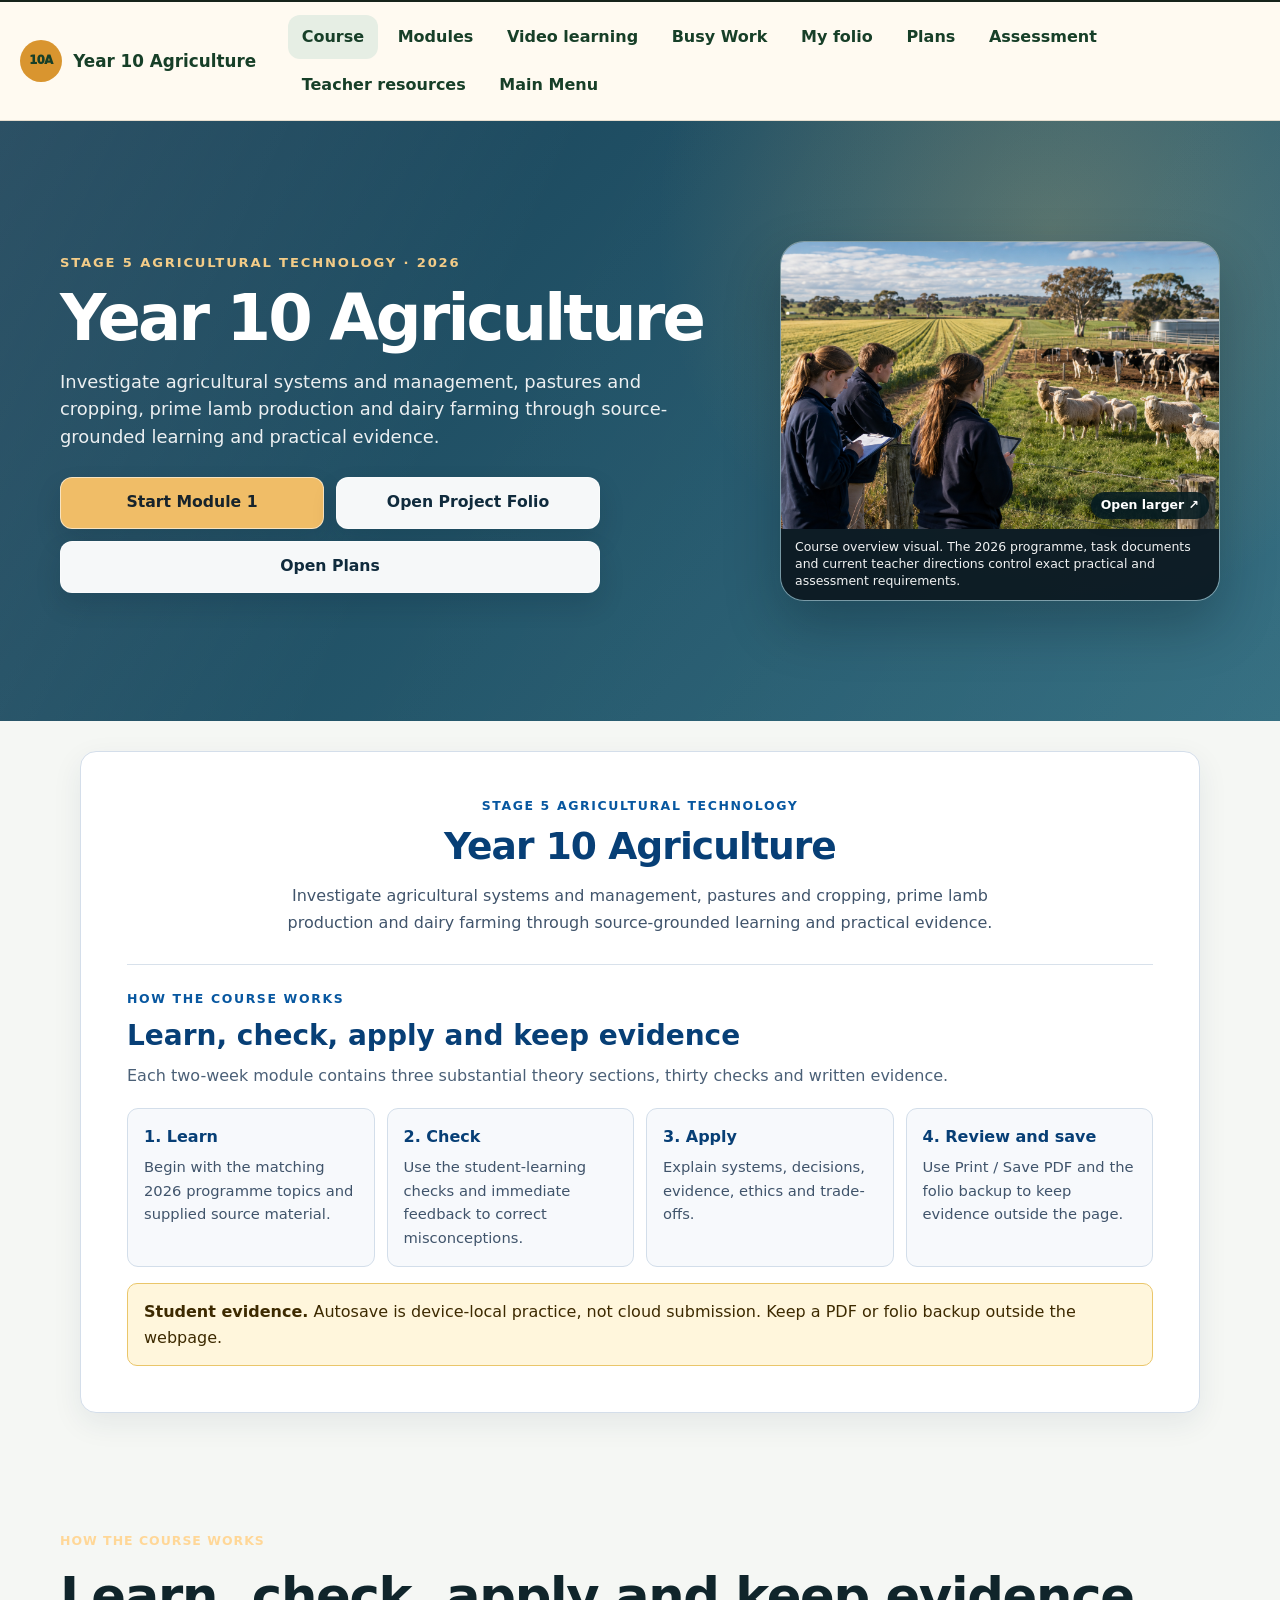
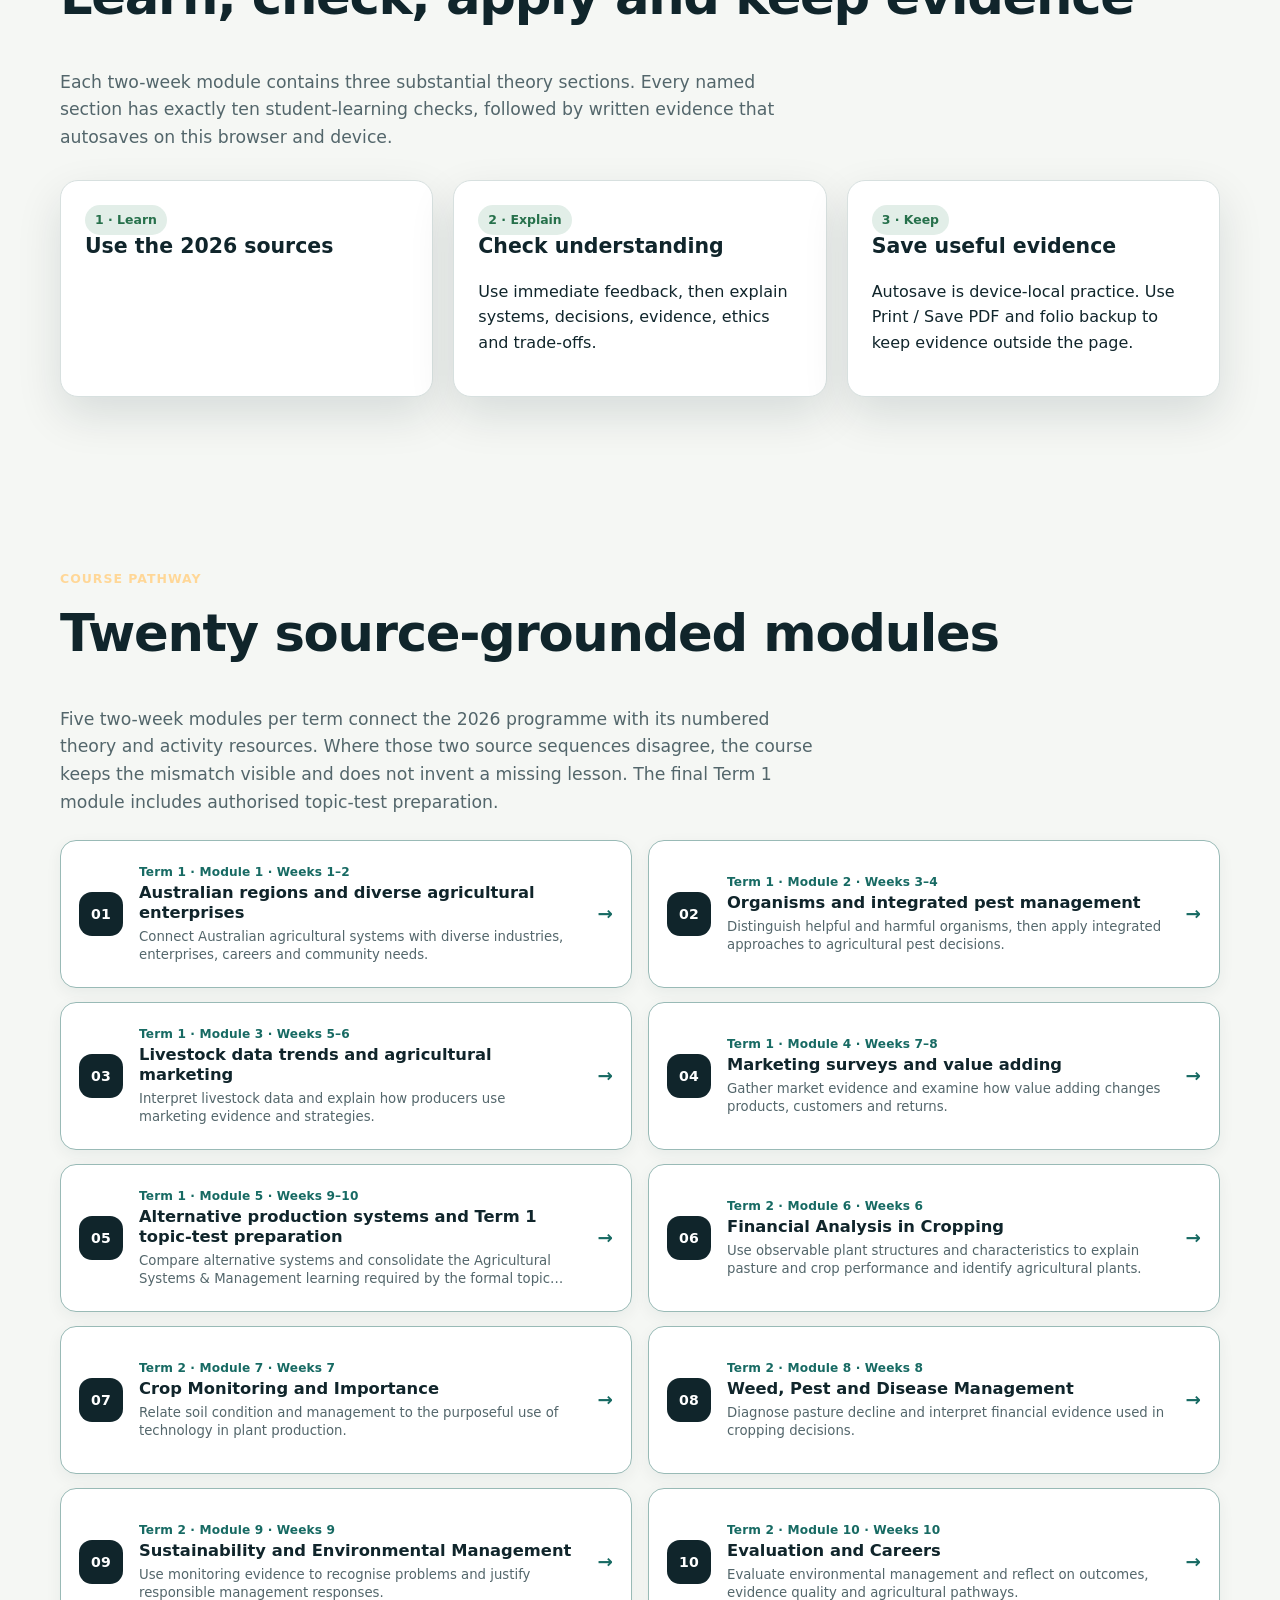
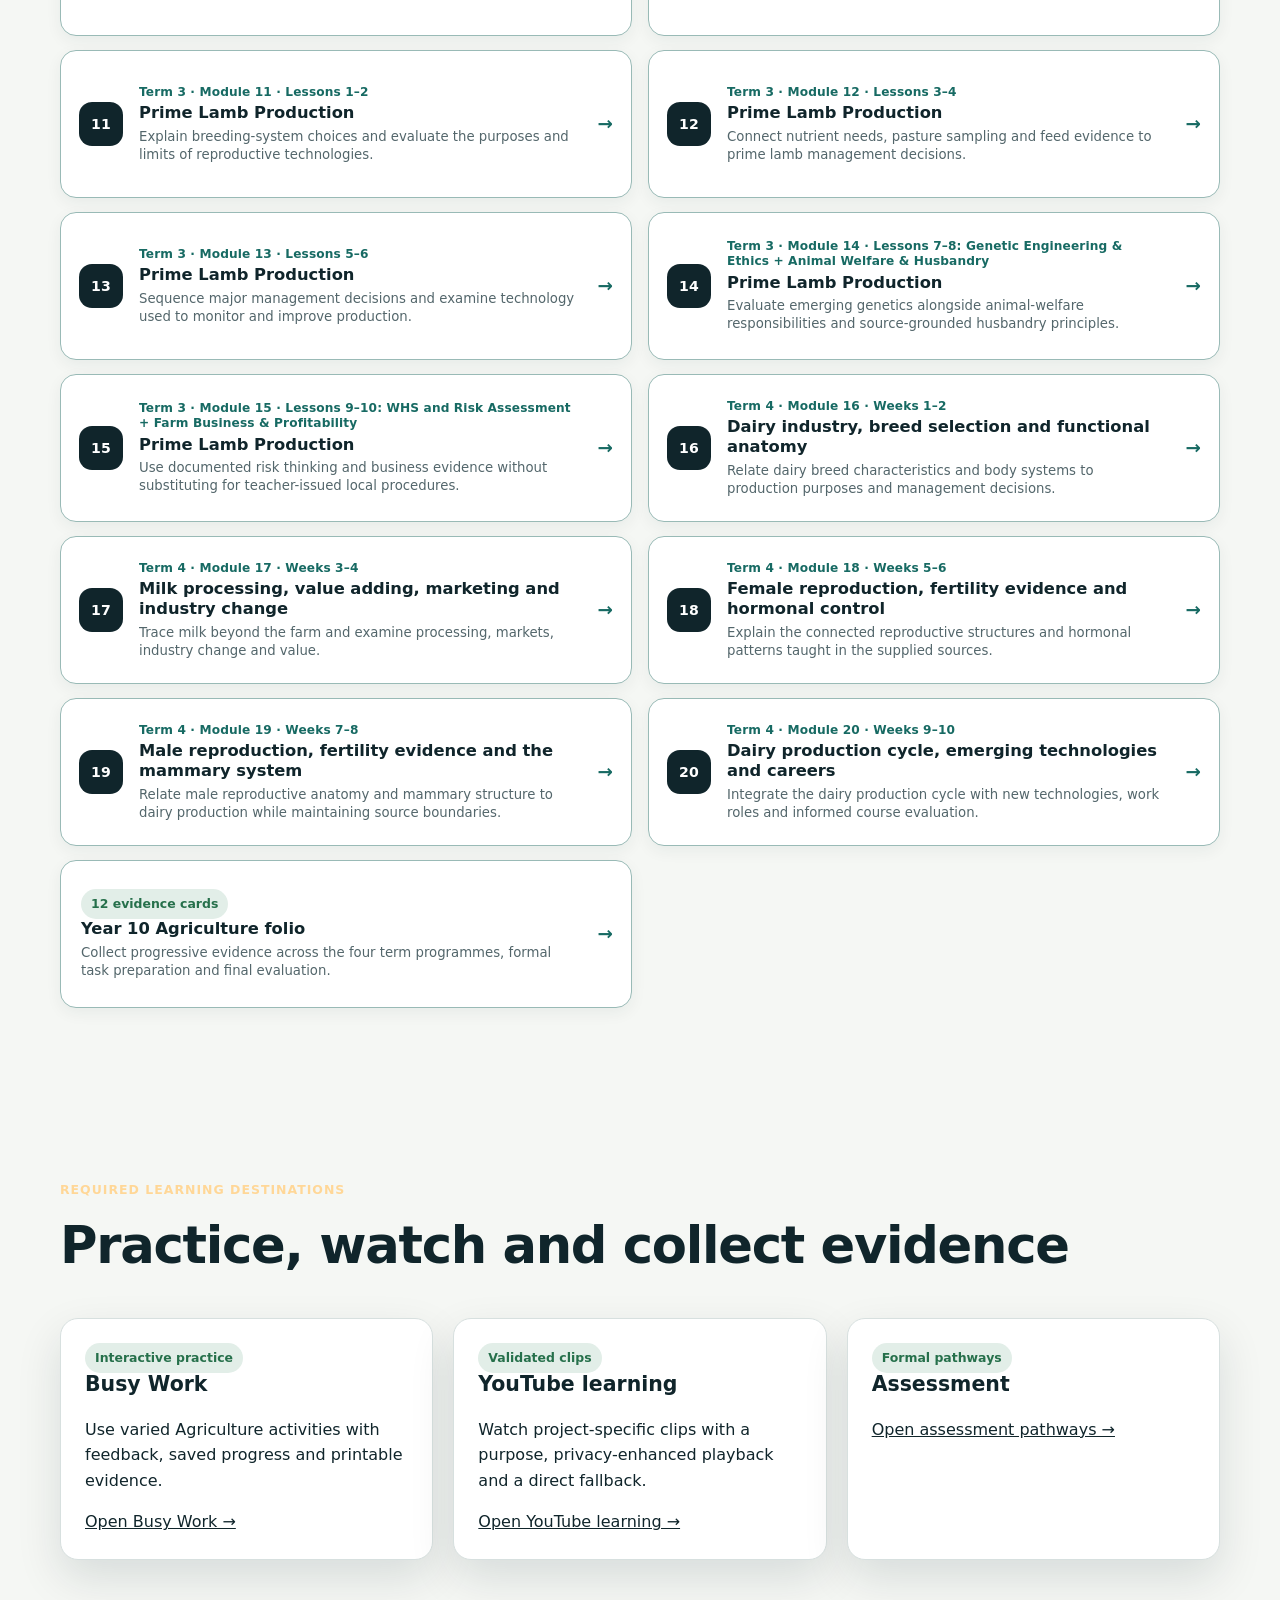
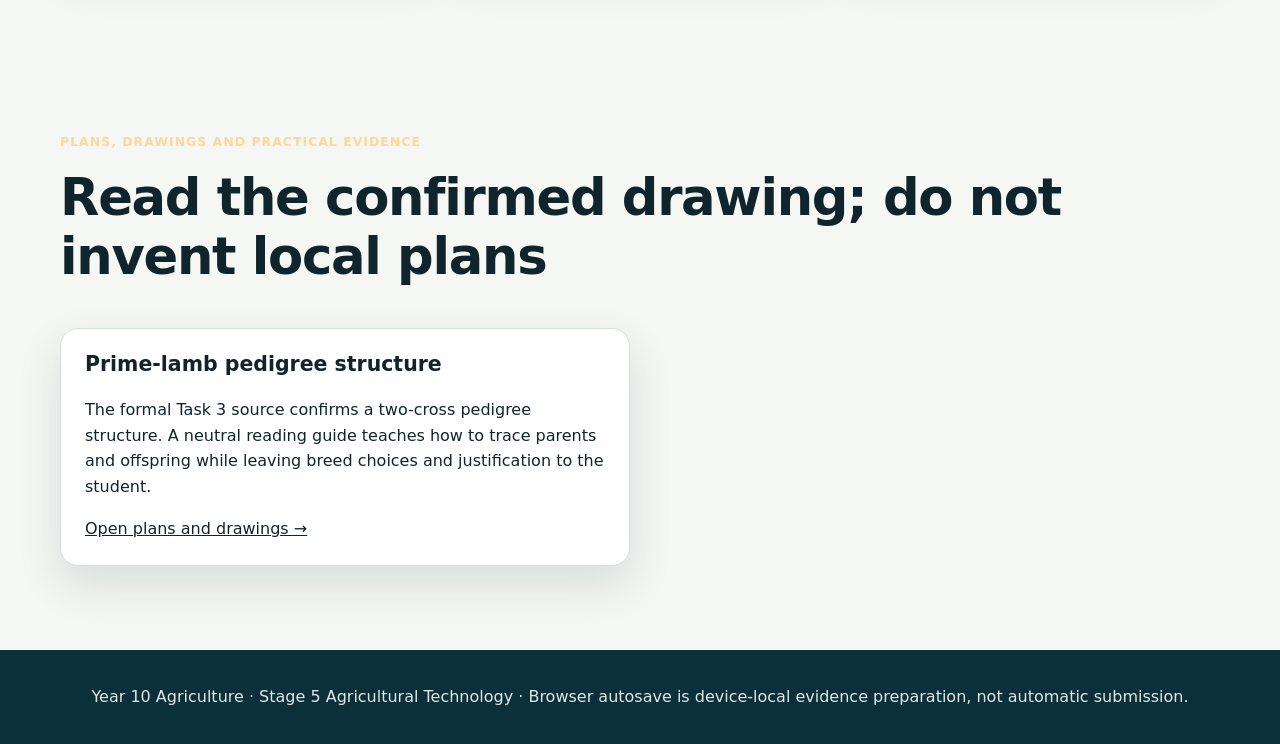
==== commit cf533aa8: "Standardise Task 33 course front page" ====
--- a/index.html
+++ b/index.html
@@ -7,12 +7,37 @@
   <title>Year 10 Agriculture | Stage 5 Agricultural Technology</title>
   <link rel="stylesheet" href="guided/course.css?v=20260805a">
   <link rel="stylesheet" href="shared/sister-site.css" data-sister-site-styles>
-</head>
+  <link rel="stylesheet" href="course-family-hero.css">
+<link rel="stylesheet" href="course-family-intro.css"><link rel="stylesheet" href="module-pathway.css"></head>
 <body>
   <a class="skip-link" href="#main-content">Skip to course content</a>
   <header class="site-header"><div class="nav-wrap"><a class="brand" href="index.html">Year 10 Agriculture</a><nav class="nav-links" aria-label="Course navigation"><a href="#pathway">Modules</a><a href="plans/index.html">Plans and drawings</a><a href="busy-work/index.html">Busy Work</a><a href="youtube-learning/index.html">YouTube learning</a><a href="assessment/index.html">Assessment</a><a href="folio.html">Folio</a><a href="teacher-resources/" data-teacher-resources-link>Teacher Resources</a></nav></div></header>
 
-  <section class="hero sister-hero"><div class="hero-inner"><div class="hero-copy"><p class="eyebrow">Stage 5 Agricultural Technology · 2026</p><h1>Year 10 Agriculture</h1><p>Investigate agricultural systems and management, pastures and cropping, prime lamb production and dairy farming through source-grounded learning and practical evidence.</p><div class="hero-actions"><a class="btn" href="module.html?module=1">Begin Module 1</a><a class="btn secondary" href="folio.html">Open student folio</a></div></div><figure class="hero-showcase"><a class="zoomable-infographic" href="assets/agriculture-hero.png" target="_blank" rel="noopener" aria-label="Open the Year 10 Agriculture course visual at full size"><img src="assets/agriculture-hero.png" alt="Year 10 students investigating Australian cropping, prime lamb and dairy production systems"><span class="infographic-open-label">Open larger <span aria-hidden="true">↗</span></span></a><figcaption>Course overview visual. The 2026 programme, task documents and current teacher directions control exact practical and assessment requirements.</figcaption></figure></div></section>
+  <section class="hero sister-hero course-family-hero"><div class="hero-inner course-family-hero-inner"><div class="hero-copy"><p class="eyebrow">Stage 5 Agricultural Technology · 2026</p><h1>Year 10 Agriculture</h1><p>Investigate agricultural systems and management, pastures and cropping, prime lamb production and dairy farming through source-grounded learning and practical evidence.</p><div class="hero-actions"><a class="btn" href="module.html?module=1">Start Module 1</a><a class="btn secondary" href="folio.html">Open Project Folio</a><a class="btn secondary" href="plans/index.html">Open Plans</a></div></div><figure class="hero-showcase"><a class="zoomable-infographic" href="assets/agriculture-hero.png" target="_blank" rel="noopener" aria-label="Open the Year 10 Agriculture course visual at full size"><img src="assets/agriculture-hero.png" alt="Year 10 students investigating Australian cropping, prime lamb and dairy production systems"><span class="infographic-open-label">Open larger <span aria-hidden="true">↗</span></span></a><figcaption>Course overview visual. The 2026 programme, task documents and current teacher directions control exact practical and assessment requirements.</figcaption></figure></div></section>
+<section class="course-family-intro" aria-labelledby="course-family-intro-title">
+  <div class="course-family-intro__inner">
+    <header class="course-family-intro__heading">
+      <p class="course-family-intro__eyebrow">Stage 5 Agricultural Technology</p>
+      <h2 id="course-family-intro-title">Year 10 Agriculture</h2>
+      <p class="course-family-intro__lede">Investigate agricultural systems and management, pastures and cropping, prime lamb production and dairy farming through source-grounded learning and practical evidence.</p>
+    </header>
+    <div class="course-family-intro__routine">
+      <div class="course-family-intro__routine-heading">
+        <p class="course-family-intro__eyebrow">How the course works</p>
+        <h3>Learn, check, apply and keep evidence</h3>
+        <p>Each two-week module contains three substantial theory sections, thirty checks and written evidence.</p>
+      </div>
+      <div class="course-family-intro__cards">
+      <article class="course-family-intro__card"><h4>1. Learn</h4><p>Begin with the matching 2026 programme topics and supplied source material.</p></article>
+      <article class="course-family-intro__card"><h4>2. Check</h4><p>Use the student-learning checks and immediate feedback to correct misconceptions.</p></article>
+      <article class="course-family-intro__card"><h4>3. Apply</h4><p>Explain systems, decisions, evidence, ethics and trade-offs.</p></article>
+      <article class="course-family-intro__card"><h4>4. Review and save</h4><p>Use Print / Save PDF and the folio backup to keep evidence outside the page.</p></article>
+      </div>
+    </div>
+    <p class="course-family-intro__evidence"><strong>Student evidence.</strong> Autosave is device-local practice, not cloud submission. Keep a PDF or folio backup outside the webpage.</p>
+
+  </div>
+</section>
 
   <main id="main-content" class="landing-main">
     <section class="section"><p class="eyebrow">How the course works</p><h2>Learn, check, apply and keep evidence</h2><p class="section-intro">Each two-week module contains three substantial theory sections. Every named section has exactly ten student-learning checks, followed by written evidence that autosaves on this browser and device.</p><div class="grid three" style="margin-top:28px"><article class="card"><span class="status-pill">1 · Learn</span><h3>Use the 2026 sources</h3><p>Begin with the matching programme topics and distinguish supplied facts from details that remain teacher-controlled.</p></article><article class="card"><span class="status-pill">2 · Explain</span><h3>Check understanding</h3><p>Use immediate feedback, then explain systems, decisions, evidence, ethics and trade-offs.</p></article><article class="card"><span class="status-pill">3 · Keep</span><h3>Save useful evidence</h3><p>Autosave is device-local practice. Use Print / Save PDF and folio backup to keep evidence outside the page.</p></article></div></section>
--- a/shared/sister-site.css
+++ b/shared/sister-site.css
@@ -1,56 +1,111 @@
 :root {
-  --hub-ink: #102b3d;
-  --hub-paper: #f5f8fa;
-}
-
-.hub-return-bar {
-  background: linear-gradient(90deg, #0d2638, #173e54);
-  border-bottom: 1px solid rgba(255, 255, 255, 0.16);
-  color: #fff;
+  --hub-ink: #173f28;
+  --hub-paper: #fffaf1;
+}
+
+.course-family-nav {
+  background: var(--hub-paper);
+  border-top: 2px solid #17231b;
+  border-bottom: 1px solid #e6ddce;
+  color: var(--hub-ink);
+  display: block;
+  font-size: 16px;
   font-family: Inter, ui-sans-serif, system-ui, -apple-system, BlinkMacSystemFont, "Segoe UI", sans-serif;
-  position: relative;
+  line-height: 1.6;
+  margin: 0;
+  position: sticky;
+  top: 0;
+  width: 100%;
   z-index: 1000;
 }
 
-.hub-return-inner {
+.course-family-nav *,
+.course-family-nav *::before,
+.course-family-nav *::after { box-sizing: border-box; }
+
+.course-family-nav__inner {
   align-items: center;
   display: flex;
-  gap: 1rem;
-  justify-content: space-between;
+  gap: 1.15rem 2rem;
   margin: 0 auto;
-  max-width: 1240px;
-  min-height: 44px;
-  padding: 0.45rem 1.25rem;
-}
-
-.hub-return-link {
-  align-items: center;
-  border-radius: 999px;
-  color: #fff;
+  max-width: 1380px;
+  min-height: 82px;
+  padding: 0.8rem 1.25rem;
+}
+
+.course-family-nav__brand {
+  align-items: center;
+  color: var(--hub-ink);
   display: inline-flex;
-  font-size: 0.9rem;
-  font-weight: 800;
-  gap: 0.55rem;
+  flex: 0 0 auto;
+  font-size: 1.05rem;
+  font-weight: 900;
+  gap: 0.7rem;
   line-height: 1.2;
-  padding: 0.45rem 0.75rem;
+  padding: 0;
   text-decoration: none;
 }
 
-.hub-return-link:hover,
-.hub-return-link:focus-visible {
-  background: rgba(255, 255, 255, 0.14);
-  color: #fff;
-  outline: 3px solid rgba(255, 255, 255, 0.42);
+.course-family-nav__mark {
+  align-items: center;
+  background: #d9952f;
+  border-radius: 50%;
+  color: #173f28;
+  display: inline-flex;
+  font-size: 0.72rem;
+  font-weight: 950;
+  height: 42px;
+  justify-content: center;
+  letter-spacing: -0.04em;
+  width: 42px;
+}
+
+.course-family-nav__links {
+  align-items: center;
+  display: flex;
+  flex: 1 1 auto;
+  flex-wrap: wrap;
+  gap: 0.25rem 0.4rem;
+}
+
+.course-family-nav__links a {
+  border-radius: 12px;
+  color: var(--hub-ink);
+  display: inline-flex;
+  font-size: 1rem;
+  font-weight: 850;
+  line-height: 1.2;
+  padding: 0.78rem 0.85rem;
+  text-decoration: none;
+  white-space: nowrap;
+}
+
+.course-family-nav__links a:hover,
+.course-family-nav__links a:focus-visible {
+  background: #edf1e8;
+  color: #102f1d;
+  outline: 3px solid #d7dfd2;
   outline-offset: 2px;
 }
 
-.hub-course-label {
-  color: rgba(255, 255, 255, 0.78);
-  font-size: 0.82rem;
-  font-weight: 700;
-  overflow: hidden;
-  text-overflow: ellipsis;
-  white-space: nowrap;
+.course-family-nav__links a[aria-current="page"] {
+  background: #e6eee4;
+  color: #173f28;
+}
+
+.has-course-family-nav .site-header { display: none; }
+
+@media (max-width: 780px) {
+  .course-family-nav { position: relative; }
+  .course-family-nav__inner { display: grid; gap: 0.6rem; min-height: 0; padding: 0.7rem 0.8rem 0.55rem; }
+  .course-family-nav__brand { font-size: 1rem; }
+  .course-family-nav__mark { height: 36px; width: 36px; }
+  .course-family-nav__links { flex-wrap: nowrap; margin-inline: -0.8rem; overflow-x: auto; padding: 0 0.8rem 0.45rem; scrollbar-width: thin; }
+  .course-family-nav__links a { flex: 0 0 auto; font-size: 0.92rem; padding: 0.62rem 0.72rem; }
+}
+
+@media print {
+  .course-family-nav { display: none !important; }
 }
 
 .sister-hero {
--- a/course-family-hero.css
+++ b/course-family-hero.css
@@ -0,0 +1,285 @@
+/* Shared homepage hero geometry for Steve's non-VET course family. */
+.course-family-hero {
+  --family-hero-height: 600px;
+  --family-hero-media-height: 360px;
+  display: block !important;
+  height: var(--family-hero-height) !important;
+  isolation: isolate;
+  margin: 0 !important;
+  max-width: none !important;
+  max-height: var(--family-hero-height) !important;
+  min-height: var(--family-hero-height) !important;
+  overflow: hidden;
+  padding: 0 !important;
+  position: relative;
+  width: 100% !important;
+}
+
+.course-family-hero .course-family-hero-inner {
+  align-items: center !important;
+  display: grid !important;
+  gap: 48px !important;
+  grid-template-columns: minmax(0, 1fr) minmax(360px, 440px) !important;
+  margin: 0 auto !important;
+  max-width: 1240px !important;
+  min-height: var(--family-hero-height) !important;
+  padding: 56px 40px !important;
+  width: calc(100% - 32px) !important;
+}
+
+.course-family-hero .hero-copy {
+  max-width: 680px !important;
+  min-width: 0;
+  padding: 0 !important;
+  width: 100% !important;
+}
+
+.course-family-hero .eyebrow {
+  font-size: 0.82rem !important;
+  font-weight: 900 !important;
+  letter-spacing: 0.14em !important;
+  line-height: 1.35 !important;
+  margin: 0 0 14px !important;
+  text-transform: uppercase;
+}
+
+.course-family-hero h1 {
+  font-size: clamp(3rem, 5vw, 4.5rem) !important;
+  font-weight: 900 !important;
+  letter-spacing: -0.045em !important;
+  line-height: 1 !important;
+  margin: 0 !important;
+  max-width: 15ch !important;
+  text-wrap: balance;
+}
+
+.course-family-hero .hero-subtitle,
+.course-family-hero .hero-lede,
+.course-family-hero .lede,
+.course-family-hero .hero-copy > p:not(.eyebrow) {
+  font-size: 1.12rem !important;
+  line-height: 1.55 !important;
+  margin: 18px 0 0 !important;
+  max-width: 58ch !important;
+}
+
+.course-family-hero .hero-actions,
+.course-family-hero .actions {
+  align-items: stretch !important;
+  display: grid !important;
+  gap: 12px !important;
+  grid-template-columns: repeat(2, minmax(0, 1fr)) !important;
+  margin: 26px 0 0 !important;
+  max-width: 540px !important;
+  width: 100% !important;
+}
+
+.course-family-hero .hero-actions > a,
+.course-family-hero .actions > a {
+  align-items: center !important;
+  border: 1px solid rgba(255, 255, 255, 0.58) !important;
+  border-radius: 12px !important;
+  box-shadow: 0 12px 26px rgba(6, 23, 33, 0.14) !important;
+  display: flex !important;
+  font-size: 0.98rem !important;
+  font-weight: 850 !important;
+  justify-content: center !important;
+  line-height: 1.2 !important;
+  margin: 0 !important;
+  min-height: 52px !important;
+  padding: 13px 16px !important;
+  text-align: center !important;
+  text-decoration: none !important;
+  width: 100% !important;
+}
+
+.course-family-hero .hero-actions > a:first-child,
+.course-family-hero .actions > a:first-child {
+  background: var(--family-action-primary, var(--hero-accent, var(--teal, #f0bd67))) !important;
+  color: var(--family-action-primary-ink, #17232b) !important;
+}
+
+.course-family-hero .hero-actions > a:nth-child(n + 2),
+.course-family-hero .actions > a:nth-child(n + 2) {
+  background: rgba(255, 255, 255, 0.96) !important;
+  color: var(--family-action-secondary-ink, #102b3d) !important;
+}
+
+.course-family-hero .hero-actions > a:nth-child(3),
+.course-family-hero .actions > a:nth-child(3) {
+  grid-column: 1 / -1;
+}
+
+.course-family-hero .hero-actions > a:hover,
+.course-family-hero .hero-actions > a:focus-visible,
+.course-family-hero .actions > a:hover,
+.course-family-hero .actions > a:focus-visible {
+  box-shadow: 0 14px 30px rgba(4, 18, 28, 0.24) !important;
+  outline: 3px solid rgba(255, 255, 255, 0.58) !important;
+  outline-offset: 3px;
+  transform: translateY(-2px);
+}
+
+.course-family-hero .hero-plan,
+.course-family-hero .hero-showcase,
+.course-family-hero .hero-media,
+.course-family-hero .hero-image,
+.course-family-hero .course-family-hero-identity {
+  align-self: center !important;
+  aspect-ratio: auto !important;
+  background: rgba(255, 255, 255, 0.12);
+  border: 1px solid rgba(255, 255, 255, 0.28);
+  border-radius: 24px !important;
+  box-shadow: 0 24px 54px rgba(3, 18, 28, 0.28) !important;
+  display: flex !important;
+  flex-direction: column;
+  height: var(--family-hero-media-height) !important;
+  margin: 0 !important;
+  max-height: var(--family-hero-media-height) !important;
+  max-width: none !important;
+  min-height: var(--family-hero-media-height) !important;
+  overflow: hidden !important;
+  position: relative !important;
+  transform: none !important;
+  width: 100% !important;
+}
+
+.course-family-hero .hero-plan > a:first-child,
+.course-family-hero .hero-showcase > a:first-child,
+.course-family-hero .hero-media > a:first-child,
+.course-family-hero .hero-image > a:first-child {
+  display: block;
+  flex: 1 1 auto;
+  min-height: 0;
+  position: relative;
+}
+
+.course-family-hero .hero-plan img,
+.course-family-hero .hero-showcase img,
+.course-family-hero .hero-media img,
+.course-family-hero .hero-image img {
+  display: block !important;
+  flex: 1 1 auto;
+  height: 100% !important;
+  inset: auto !important;
+  margin: 0 !important;
+  max-height: none !important;
+  max-width: none !important;
+  min-height: 0;
+  object-fit: cover !important;
+  object-position: center !important;
+  padding: 0 !important;
+  position: static !important;
+  width: 100% !important;
+}
+
+.course-family-hero .hero-image-contain img {
+  object-fit: contain !important;
+  padding: 16px !important;
+}
+
+.course-family-hero figcaption,
+.course-family-hero .hero-image-note {
+  background: rgba(7, 19, 27, 0.9) !important;
+  bottom: auto !important;
+  color: rgba(255, 255, 255, 0.94) !important;
+  flex: 0 0 auto;
+  font-size: 0.78rem !important;
+  left: auto !important;
+  line-height: 1.35 !important;
+  margin: 0 !important;
+  padding: 10px 14px !important;
+  position: static !important;
+  right: auto !important;
+}
+
+.course-family-hero .course-family-hero-identity {
+  align-items: center;
+  background: linear-gradient(145deg, rgba(255, 255, 255, 0.22), rgba(255, 255, 255, 0.08));
+  color: #fff;
+  justify-content: center;
+}
+
+.course-family-hero .course-family-hero-identity span {
+  filter: drop-shadow(0 18px 28px rgba(0, 0, 0, 0.25));
+  font-size: clamp(7rem, 14vw, 11rem);
+  line-height: 1;
+}
+
+.course-family-hero .hero-proof {
+  display: none !important;
+}
+
+.course-family-hero.family-dark-hero {
+  background: var(--family-hero-surface) !important;
+  color: var(--family-hero-copy, #fff) !important;
+}
+
+.course-family-hero.family-dark-hero .eyebrow {
+  color: var(--family-hero-eyebrow, #bcebdd) !important;
+}
+
+.course-family-hero.family-dark-hero h1 {
+  color: var(--family-hero-copy, #fff) !important;
+}
+
+.course-family-hero.family-dark-hero .lede,
+.course-family-hero.family-dark-hero .hero-copy > p:not(.eyebrow) {
+  color: var(--family-hero-muted, rgba(255, 255, 255, 0.9)) !important;
+}
+
+@media (max-width: 820px) {
+  .course-family-hero {
+    height: auto !important;
+    max-height: none !important;
+    min-height: auto !important;
+  }
+
+  .course-family-hero .course-family-hero-inner {
+    gap: 28px !important;
+    grid-template-columns: minmax(0, 1fr) !important;
+    min-height: auto !important;
+    padding: 42px 20px 36px !important;
+    width: calc(100% - 20px) !important;
+  }
+
+  .course-family-hero h1 {
+    font-size: clamp(2.55rem, 12vw, 4rem) !important;
+    max-width: 100% !important;
+  }
+
+  .course-family-hero .hero-actions,
+  .course-family-hero .actions {
+    grid-template-columns: minmax(0, 1fr) !important;
+    max-width: none !important;
+  }
+
+  .course-family-hero .hero-actions > a:nth-child(3),
+  .course-family-hero .actions > a:nth-child(3) {
+    grid-column: auto;
+  }
+
+  .course-family-hero .hero-plan,
+  .course-family-hero .hero-showcase,
+  .course-family-hero .hero-media,
+  .course-family-hero .hero-image,
+  .course-family-hero .course-family-hero-identity {
+    height: 280px !important;
+    max-height: 280px !important;
+    min-height: 280px !important;
+  }
+}
+
+@media (max-width: 420px) {
+  .course-family-hero .course-family-hero-inner {
+    padding-inline: 14px !important;
+    width: 100% !important;
+  }
+}
+
+@media print {
+  .course-family-hero .hero-actions,
+  .course-family-hero .actions {
+    display: none !important;
+  }
+}
--- a/course-family-intro.css
+++ b/course-family-intro.css
@@ -0,0 +1,175 @@
+.course-family-intro {
+  box-sizing: border-box;
+  width: min(1120px, calc(100% - 40px));
+  margin: 30px auto;
+  padding: clamp(28px, 4vw, 46px);
+  color: #17324d;
+  background: #ffffff;
+  border: 1px solid #d4deea;
+  border-radius: 16px;
+  box-shadow: 0 10px 30px rgba(28, 52, 76, 0.08);
+}
+
+.course-family-intro *,
+.course-family-intro *::before,
+.course-family-intro *::after {
+  box-sizing: border-box;
+}
+
+.course-family-intro__heading {
+  max-width: 780px;
+  margin: 0 auto;
+  text-align: center;
+}
+
+.course-family-intro__eyebrow {
+  margin: 0 0 10px;
+  color: #0757a0;
+  font-size: 0.78rem;
+  font-weight: 800;
+  letter-spacing: 0.13em;
+  line-height: 1.35;
+  text-transform: uppercase;
+}
+
+.course-family-intro__heading h2,
+.course-family-intro__routine-heading h3 {
+  color: #073f76;
+  font-family: inherit;
+  font-weight: 800;
+}
+
+.course-family-intro__heading h2 {
+  margin: 0;
+  font-size: clamp(1.75rem, 3.1vw, 2.35rem);
+  line-height: 1.15;
+}
+
+.course-family-intro__lede {
+  max-width: 720px;
+  margin: 14px auto 0;
+  color: #40546b;
+  font-size: 1rem;
+  line-height: 1.7;
+}
+
+.course-family-intro__routine {
+  margin-top: 28px;
+  padding-top: 26px;
+  border-top: 1px solid #d8e1eb;
+}
+
+.course-family-intro__routine-heading {
+  max-width: 900px;
+  margin-bottom: 18px;
+}
+
+.course-family-intro__routine-heading h3 {
+  margin: 0;
+  font-size: clamp(1.35rem, 2.3vw, 1.75rem);
+  line-height: 1.25;
+}
+
+.course-family-intro__routine-heading > p:last-child {
+  margin: 10px 0 0;
+  color: #4b6077;
+  line-height: 1.65;
+}
+
+.course-family-intro__cards {
+  display: grid;
+  grid-template-columns: repeat(4, minmax(0, 1fr));
+  gap: 12px;
+  align-items: stretch;
+}
+
+.course-family-intro__card {
+  min-width: 0;
+  min-height: 150px;
+  padding: 17px 16px;
+  background: #f7f9fc;
+  border: 1px solid #d3deea;
+  border-radius: 11px;
+}
+
+.course-family-intro__card h4 {
+  margin: 0 0 8px;
+  color: #073f76;
+  font-size: 1rem;
+  font-weight: 800;
+  line-height: 1.35;
+}
+
+.course-family-intro__card p {
+  margin: 0;
+  color: #40546b;
+  font-size: 0.92rem;
+  line-height: 1.6;
+}
+
+.course-family-intro__evidence,
+.course-family-intro__boundary {
+  margin: 16px 0 0;
+  padding: 15px 16px;
+  border-radius: 10px;
+  line-height: 1.6;
+}
+
+.course-family-intro__evidence {
+  color: #3d2a00;
+  background: #fff6dc;
+  border: 1px solid #eac66a;
+}
+
+.course-family-intro__boundary {
+  color: #4b3a16;
+  background: #fbf8ef;
+  border: 1px solid #ddd2b8;
+}
+
+.course-family-intro--vet {
+  border-top: 5px solid #0e5c6c;
+  border-radius: 10px;
+  box-shadow: 0 8px 24px rgba(20, 54, 63, 0.08);
+}
+
+.course-family-intro--vet .course-family-intro__eyebrow,
+.course-family-intro--vet .course-family-intro__heading h2,
+.course-family-intro--vet .course-family-intro__routine-heading h3,
+.course-family-intro--vet .course-family-intro__card h4 {
+  color: #0b5261;
+}
+
+.course-family-intro--vet .course-family-intro__card {
+  background: #f3f8f9;
+  border-color: #c8dcdf;
+}
+
+.course-family-intro--vet .course-family-intro__evidence {
+  color: #183b43;
+  background: #eaf5f6;
+  border-color: #abd0d5;
+}
+
+@media (max-width: 900px) {
+  .course-family-intro__cards {
+    grid-template-columns: repeat(2, minmax(0, 1fr));
+  }
+}
+
+@media (max-width: 560px) {
+  .course-family-intro {
+    width: min(100% - 24px, 1120px);
+    margin: 18px auto;
+    padding: 24px 18px;
+    border-radius: 13px;
+  }
+
+  .course-family-intro__cards {
+    grid-template-columns: 1fr;
+  }
+
+  .course-family-intro__card {
+    min-height: 0;
+  }
+}
--- a/module-pathway.css
+++ b/module-pathway.css
@@ -0,0 +1,185 @@
+/* Task 33E: calm, compact module-pathway cards for non-VET course homes. */
+:where(.week-grid, .module-grid, .module-map, #module-grid, [data-module-grid], #pathway .grid) {
+  counter-reset: module-pathway;
+  display: grid !important;
+  grid-template-columns: repeat(2, minmax(0, 1fr)) !important;
+  gap: 14px 16px !important;
+  align-items: stretch !important;
+  margin-top: 24px !important;
+  padding: 0 !important;
+}
+
+:where(.module-grid, .module-map) > li {
+  list-style: none !important;
+  margin: 0 !important;
+  padding: 0 !important;
+}
+
+:where(.week-grid, .module-grid, .module-map, #module-grid, [data-module-grid], #pathway .grid)
+  > :where(.week-card, .phase-card, .module-card, .module-tile, article, a),
+:where(.module-grid, .module-map) > li > :where(.module-card, .module-tile, a) {
+  counter-increment: module-pathway;
+  position: relative !important;
+  box-sizing: border-box !important;
+  display: flex !important;
+  flex-direction: column !important;
+  justify-content: center !important;
+  width: 100% !important;
+  height: 148px !important;
+  min-height: 148px !important;
+  max-height: 148px !important;
+  margin: 0 !important;
+  padding: 16px 54px 16px 78px !important;
+  overflow: hidden !important;
+  border: 1px solid color-mix(in srgb, var(--accent, #176a63) 32%, #d6dfdd) !important;
+  border-radius: 16px !important;
+  background: #fff !important;
+  box-shadow: 0 5px 16px rgba(24, 49, 48, 0.06) !important;
+  color: var(--ink, #173436) !important;
+  text-align: left !important;
+  text-decoration: none !important;
+  transform: none !important;
+}
+
+:where(.week-grid, .module-grid, .module-map, #module-grid, [data-module-grid], #pathway .grid)
+  > :where(.week-card, .phase-card, .module-card, .module-tile, article, a)::before,
+:where(.module-grid, .module-map) > li > :where(.module-card, .module-tile, a)::before {
+  content: counter(module-pathway, decimal-leading-zero);
+  position: absolute;
+  left: 18px;
+  top: 50%;
+  display: grid;
+  width: 44px;
+  height: 44px;
+  place-items: center;
+  transform: translateY(-50%);
+  border-radius: 13px;
+  background: var(--ink, #173f4a);
+  color: #fff;
+  font-size: 0.88rem;
+  font-weight: 800;
+  line-height: 1;
+  letter-spacing: 0.01em;
+}
+
+:where(.week-grid, .module-grid, .module-map, #module-grid, [data-module-grid], #pathway .grid)
+  > :where(.week-card, .phase-card, .module-card, .module-tile, article, a):hover,
+:where(.module-grid, .module-map) > li > :where(.module-card, .module-tile, a):hover {
+  border-color: var(--accent, #176a63) !important;
+  box-shadow: 0 8px 20px rgba(24, 49, 48, 0.1) !important;
+  transform: translateY(-1px) !important;
+}
+
+:where(.week-grid, .module-grid, .module-map, #module-grid, [data-module-grid], #pathway .grid)
+  :where(.module-number, .phase-number, .number),
+.module-grid > li > .module-card > span:first-child {
+  display: none !important;
+}
+
+:where(.week-grid, .module-grid, .module-map, #module-grid, [data-module-grid], #pathway .grid)
+  :where(.stage, .module-stage),
+.course-map .module-card > p:first-of-type {
+  margin: 0 0 4px !important;
+  color: var(--accent, #176a63) !important;
+  font-size: 0.76rem !important;
+  font-weight: 800 !important;
+  line-height: 1.2 !important;
+  letter-spacing: 0.01em !important;
+  text-transform: none !important;
+}
+
+:where(.week-grid, .module-grid, .module-map, #module-grid, [data-module-grid], #pathway .grid)
+  :where(h3, strong, .phase-title) {
+  display: block;
+  margin: 0 0 5px !important;
+  color: var(--ink, #173436) !important;
+  font-size: 1.02rem !important;
+  font-weight: 800 !important;
+  line-height: 1.22 !important;
+  letter-spacing: 0 !important;
+  text-transform: none !important;
+}
+
+:where(.week-grid, .module-grid, .module-map, #module-grid, [data-module-grid], #pathway .grid)
+  :where(p:not(.module-stage):not(.stage):not(.module-outcomes)) {
+  display: -webkit-box;
+  margin: 0 !important;
+  overflow: hidden;
+  color: var(--muted, #4f6262) !important;
+  font-size: 0.83rem !important;
+  line-height: 1.35 !important;
+  -webkit-box-orient: vertical;
+  -webkit-line-clamp: 2;
+}
+
+:where(.week-grid, .module-grid, .module-map, #module-grid, [data-module-grid], #pathway .grid)
+  :where(.topics, .module-outcomes, .status) {
+  display: none !important;
+}
+
+:where(.week-grid, .module-grid, .module-map, #module-grid, [data-module-grid], #pathway .grid)
+  > :where(.week-card, .module-card, article) > a:last-child,
+:where(.week-grid, .module-grid, .module-map, #module-grid, [data-module-grid], #pathway .grid)
+  > :where(.week-card, .module-card, article) > div > a:last-child {
+  position: absolute !important;
+  inset: 0 !important;
+  z-index: 2;
+  display: block !important;
+  overflow: hidden;
+  color: transparent !important;
+  font-size: 0 !important;
+  text-decoration: none !important;
+}
+
+:where(.week-grid, .module-grid, .module-map, #module-grid, [data-module-grid], #pathway .grid)
+  > :where(.week-card, .module-card, article) > a:last-child::after,
+:where(.week-grid, .module-grid, .module-map, #module-grid, [data-module-grid], #pathway .grid)
+  > :where(.week-card, .module-card, article) > div > a:last-child::after,
+:where(.module-grid, .module-map) > :where(a, .phase-card, .module-card, .module-tile)::after,
+:where(.module-grid, .module-map) > li > :where(.module-card, .module-tile, a)::after {
+  content: "\2192";
+  position: absolute;
+  right: 18px;
+  top: 50%;
+  color: var(--accent, #176a63) !important;
+  font-size: 1.15rem !important;
+  font-weight: 700;
+  line-height: 1;
+  transform: translateY(-50%);
+}
+
+:where(.week-grid, .module-grid, .module-map, #module-grid, [data-module-grid], #pathway .grid)
+  > .module-card:has(.status-pill) {
+  counter-increment: none;
+  padding-left: 20px !important;
+}
+
+:where(.week-grid, .module-grid, .module-map, #module-grid, [data-module-grid], #pathway .grid)
+  > .module-card:has(.status-pill)::before {
+  content: none;
+}
+
+@media (max-width: 720px) {
+  :where(.week-grid, .module-grid, .module-map, #module-grid, [data-module-grid], #pathway .grid) {
+    grid-template-columns: minmax(0, 1fr) !important;
+    gap: 12px !important;
+  }
+
+  :where(.week-grid, .module-grid, .module-map, #module-grid, [data-module-grid], #pathway .grid)
+    > :where(.week-card, .phase-card, .module-card, .module-tile, article, a),
+  :where(.module-grid, .module-map) > li > :where(.module-card, .module-tile, a) {
+    height: 148px !important;
+    min-height: 148px !important;
+  max-height: 148px !important;
+    padding: 16px 50px 16px 72px !important;
+  }
+
+  :where(.week-grid, .module-grid, .module-map, #module-grid, [data-module-grid], #pathway .grid)
+    > :where(.week-card, .phase-card, .module-card, .module-tile, article, a)::before,
+  :where(.module-grid, .module-map) > li > :where(.module-card, .module-tile, a)::before {
+    left: 16px;
+    width: 40px;
+    height: 40px;
+    border-radius: 12px;
+  }
+}
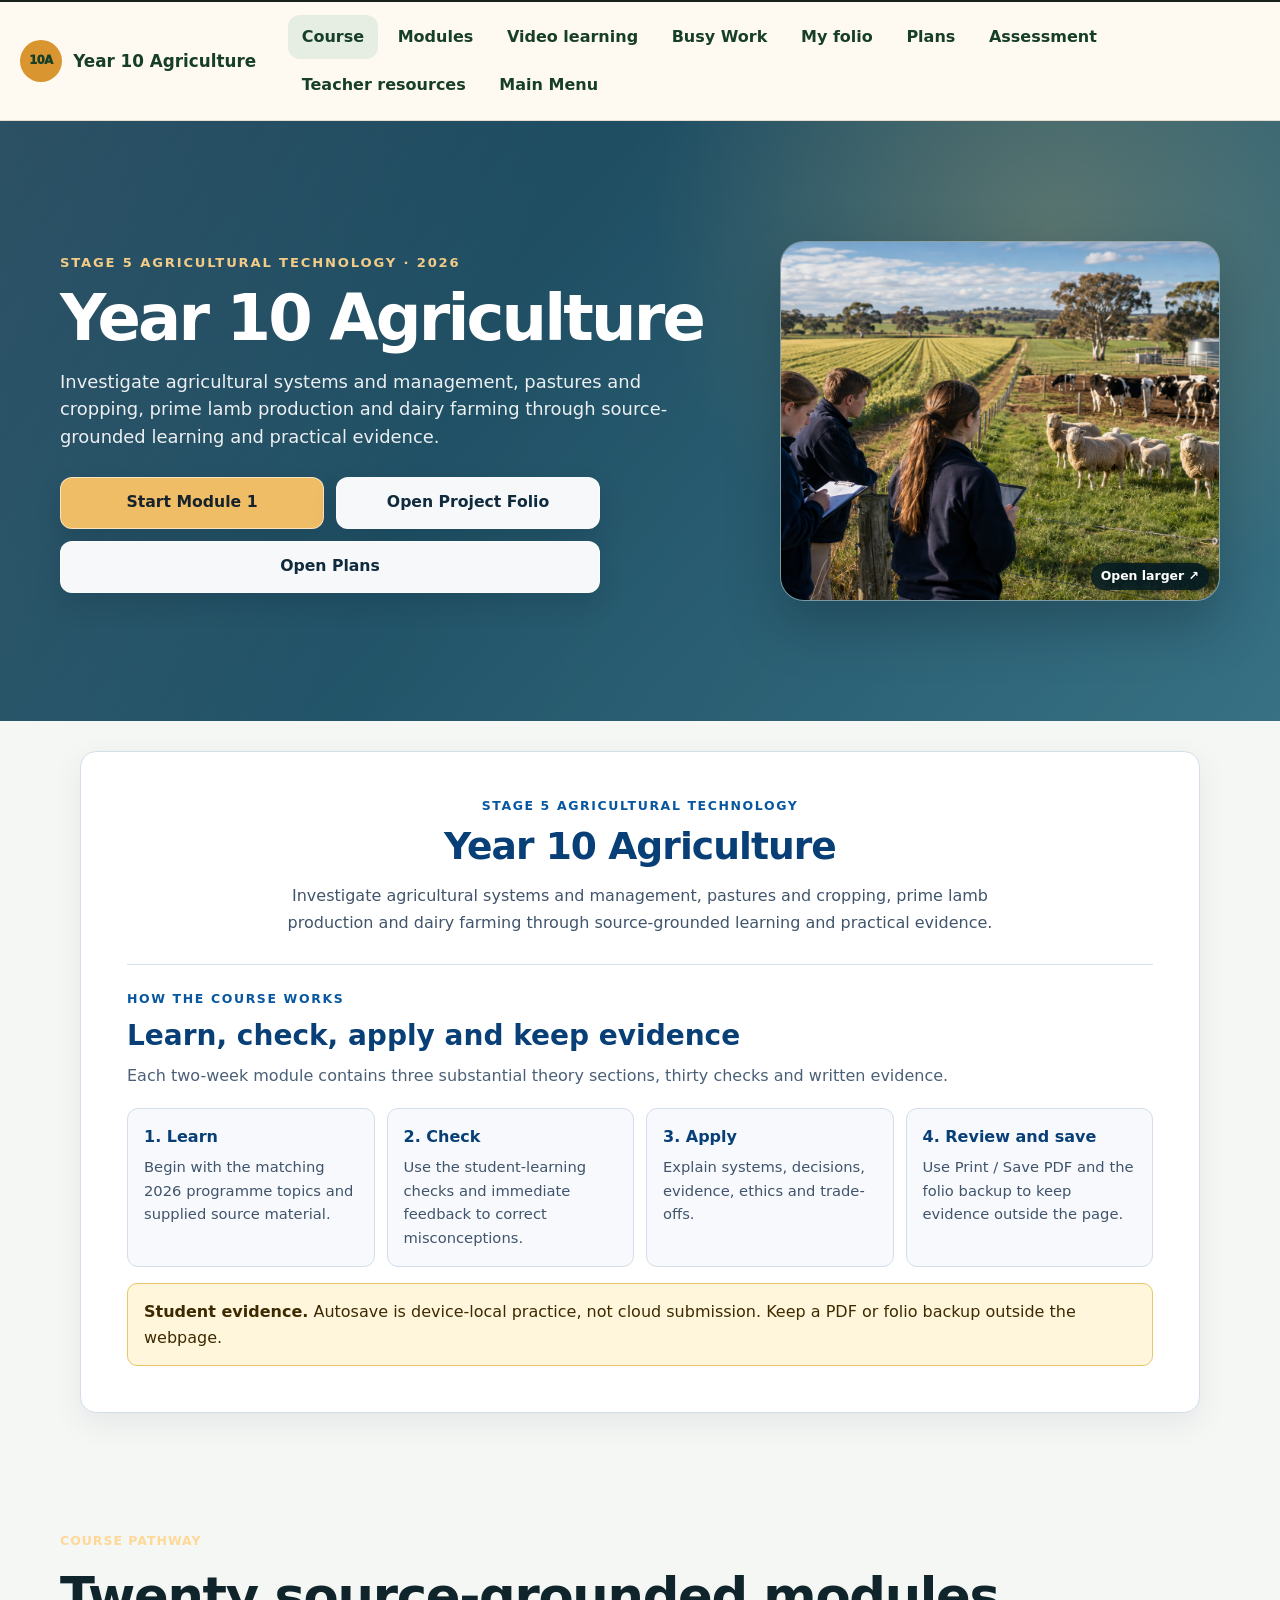
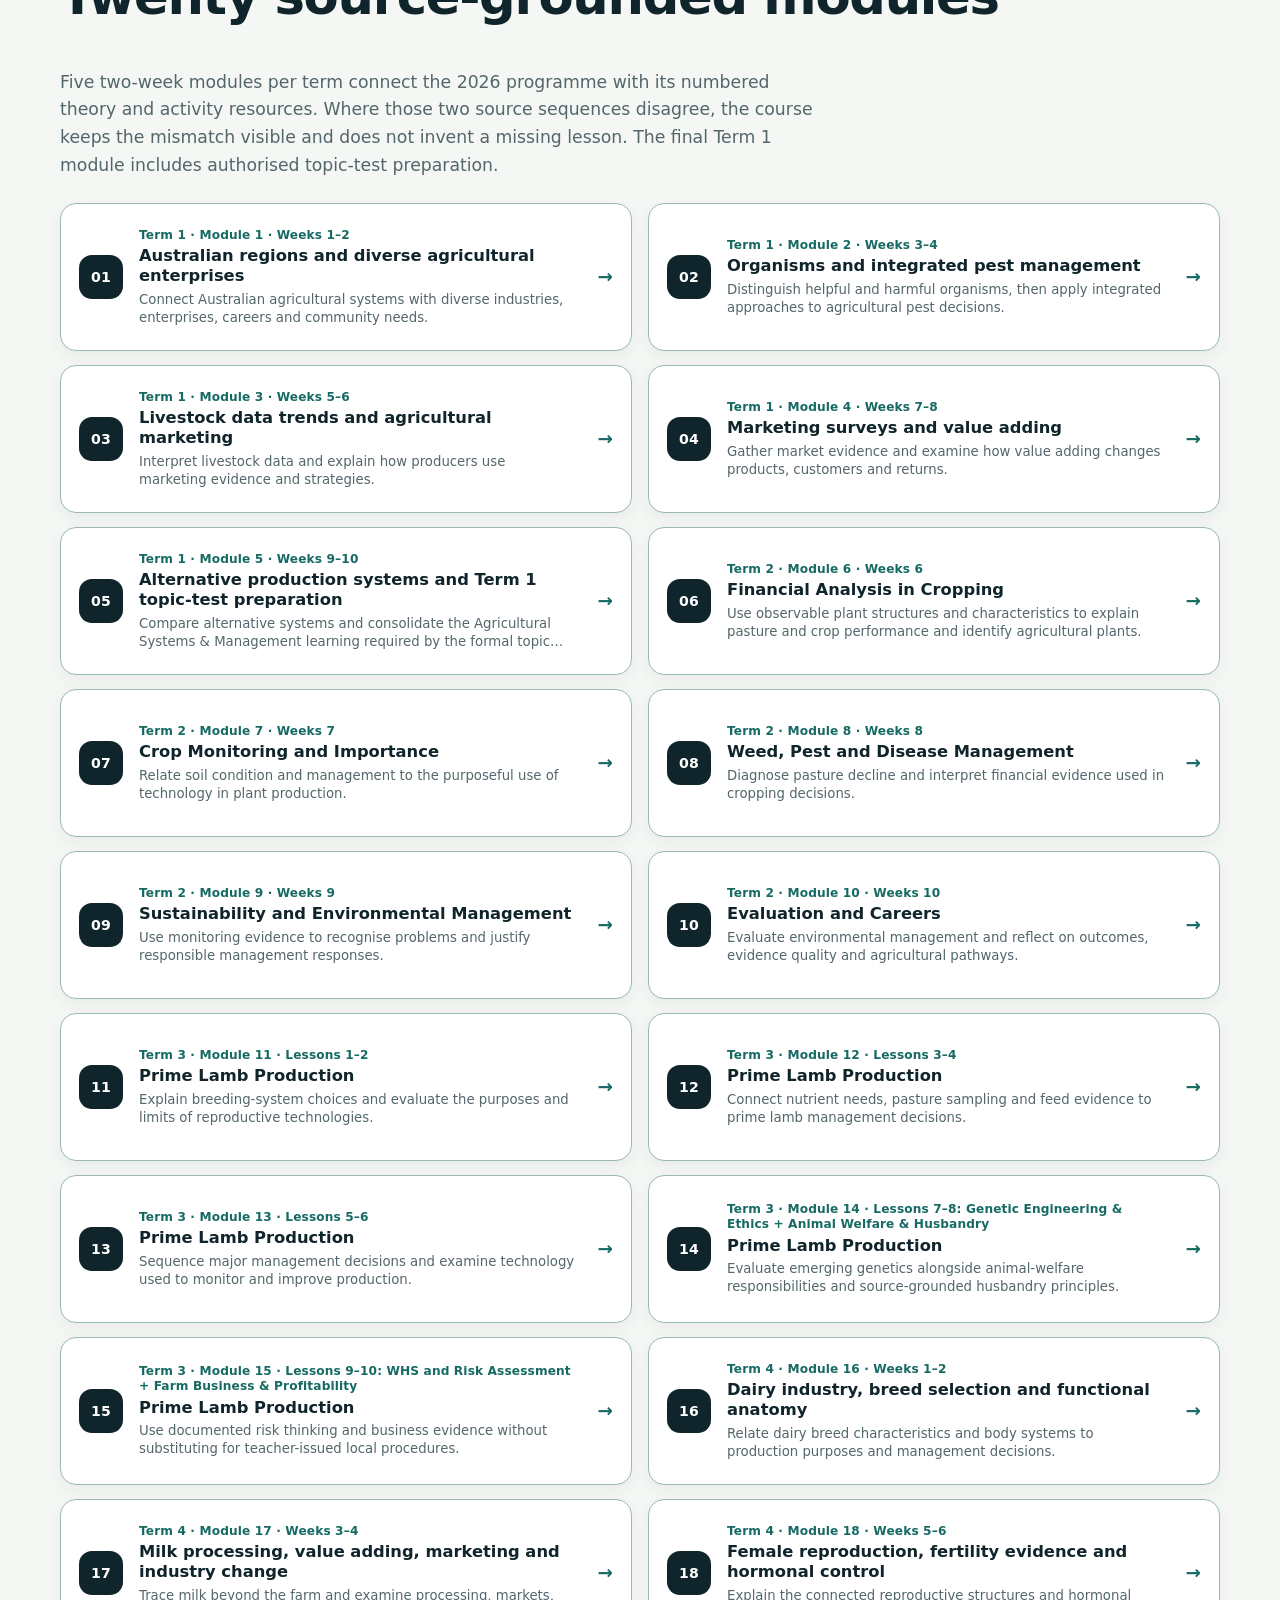
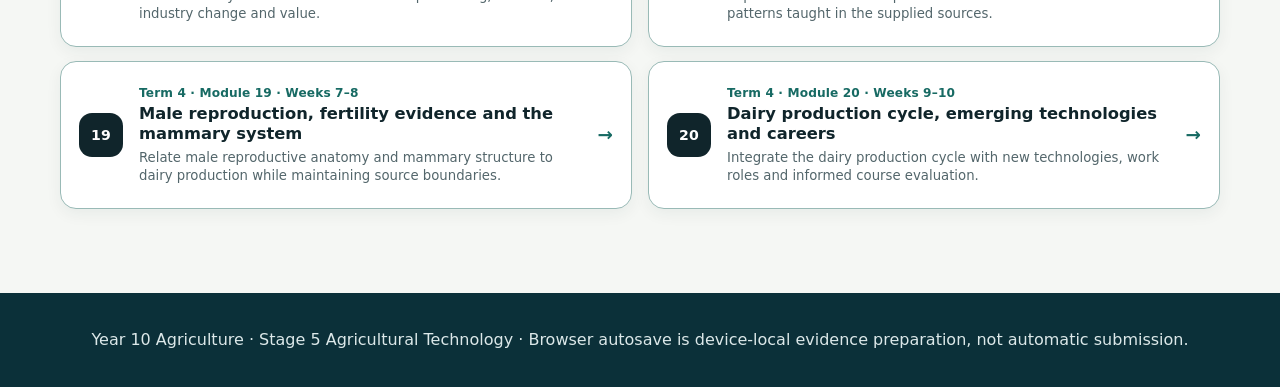
==== commit 3f56e112: "Simplify Year 10 Agriculture front page" ====
--- a/index.html
+++ b/index.html
@@ -8,10 +8,10 @@
   <link rel="stylesheet" href="guided/course.css?v=20260805a">
   <link rel="stylesheet" href="shared/sister-site.css" data-sister-site-styles>
   <link rel="stylesheet" href="course-family-hero.css">
-<link rel="stylesheet" href="course-family-intro.css"><link rel="stylesheet" href="module-pathway.css"></head>
+<link rel="stylesheet" href="course-family-intro.css"><link rel="stylesheet" href="module-pathway.css"><link rel="stylesheet" href="front-page-cleanup.css"></head>
 <body>
   <a class="skip-link" href="#main-content">Skip to course content</a>
-  <header class="site-header"><div class="nav-wrap"><a class="brand" href="index.html">Year 10 Agriculture</a><nav class="nav-links" aria-label="Course navigation"><a href="#pathway">Modules</a><a href="plans/index.html">Plans and drawings</a><a href="busy-work/index.html">Busy Work</a><a href="youtube-learning/index.html">YouTube learning</a><a href="assessment/index.html">Assessment</a><a href="folio.html">Folio</a><a href="teacher-resources/" data-teacher-resources-link>Teacher Resources</a></nav></div></header>
+  <header class="site-header"><div class="nav-wrap"><a class="brand" href="index.html">Year 10 Agriculture</a><nav class="nav-links" aria-label="Course navigation"><a href="https://stevencowell.github.io/Main-Page/">Main Menu</a><a href="#pathway">Modules</a><a href="plans/index.html">Plans and drawings</a><a href="busy-work/index.html">Busy Work</a><a href="youtube-learning/index.html">YouTube learning</a><a href="assessment/index.html">Assessment</a><a href="folio.html">Folio</a><a href="teacher-resources/" data-teacher-resources-link>Teacher Resources</a></nav></div></header>
 
   <section class="hero sister-hero course-family-hero"><div class="hero-inner course-family-hero-inner"><div class="hero-copy"><p class="eyebrow">Stage 5 Agricultural Technology · 2026</p><h1>Year 10 Agriculture</h1><p>Investigate agricultural systems and management, pastures and cropping, prime lamb production and dairy farming through source-grounded learning and practical evidence.</p><div class="hero-actions"><a class="btn" href="module.html?module=1">Start Module 1</a><a class="btn secondary" href="folio.html">Open Project Folio</a><a class="btn secondary" href="plans/index.html">Open Plans</a></div></div><figure class="hero-showcase"><a class="zoomable-infographic" href="assets/agriculture-hero.png" target="_blank" rel="noopener" aria-label="Open the Year 10 Agriculture course visual at full size"><img src="assets/agriculture-hero.png" alt="Year 10 students investigating Australian cropping, prime lamb and dairy production systems"><span class="infographic-open-label">Open larger <span aria-hidden="true">↗</span></span></a><figcaption>Course overview visual. The 2026 programme, task documents and current teacher directions control exact practical and assessment requirements.</figcaption></figure></div></section>
 <section class="course-family-intro" aria-labelledby="course-family-intro-title">
--- a/front-page-cleanup.css
+++ b/front-page-cleanup.css
@@ -0,0 +1,17 @@
+/* Supporting destinations remain in navigation; keep the entry page to orientation and the real module path. */
+.hero-showcase figcaption,
+.landing-main > .section:first-child,
+.landing-main > .section:not(#pathway) {
+  display: none !important;
+}
+
+#pathway .module-link {
+  background: transparent !important;
+  border: 0 !important;
+  border-radius: inherit !important;
+  box-shadow: none !important;
+}
+
+[data-module-grid] .module-card:last-child {
+  display: none !important;
+}
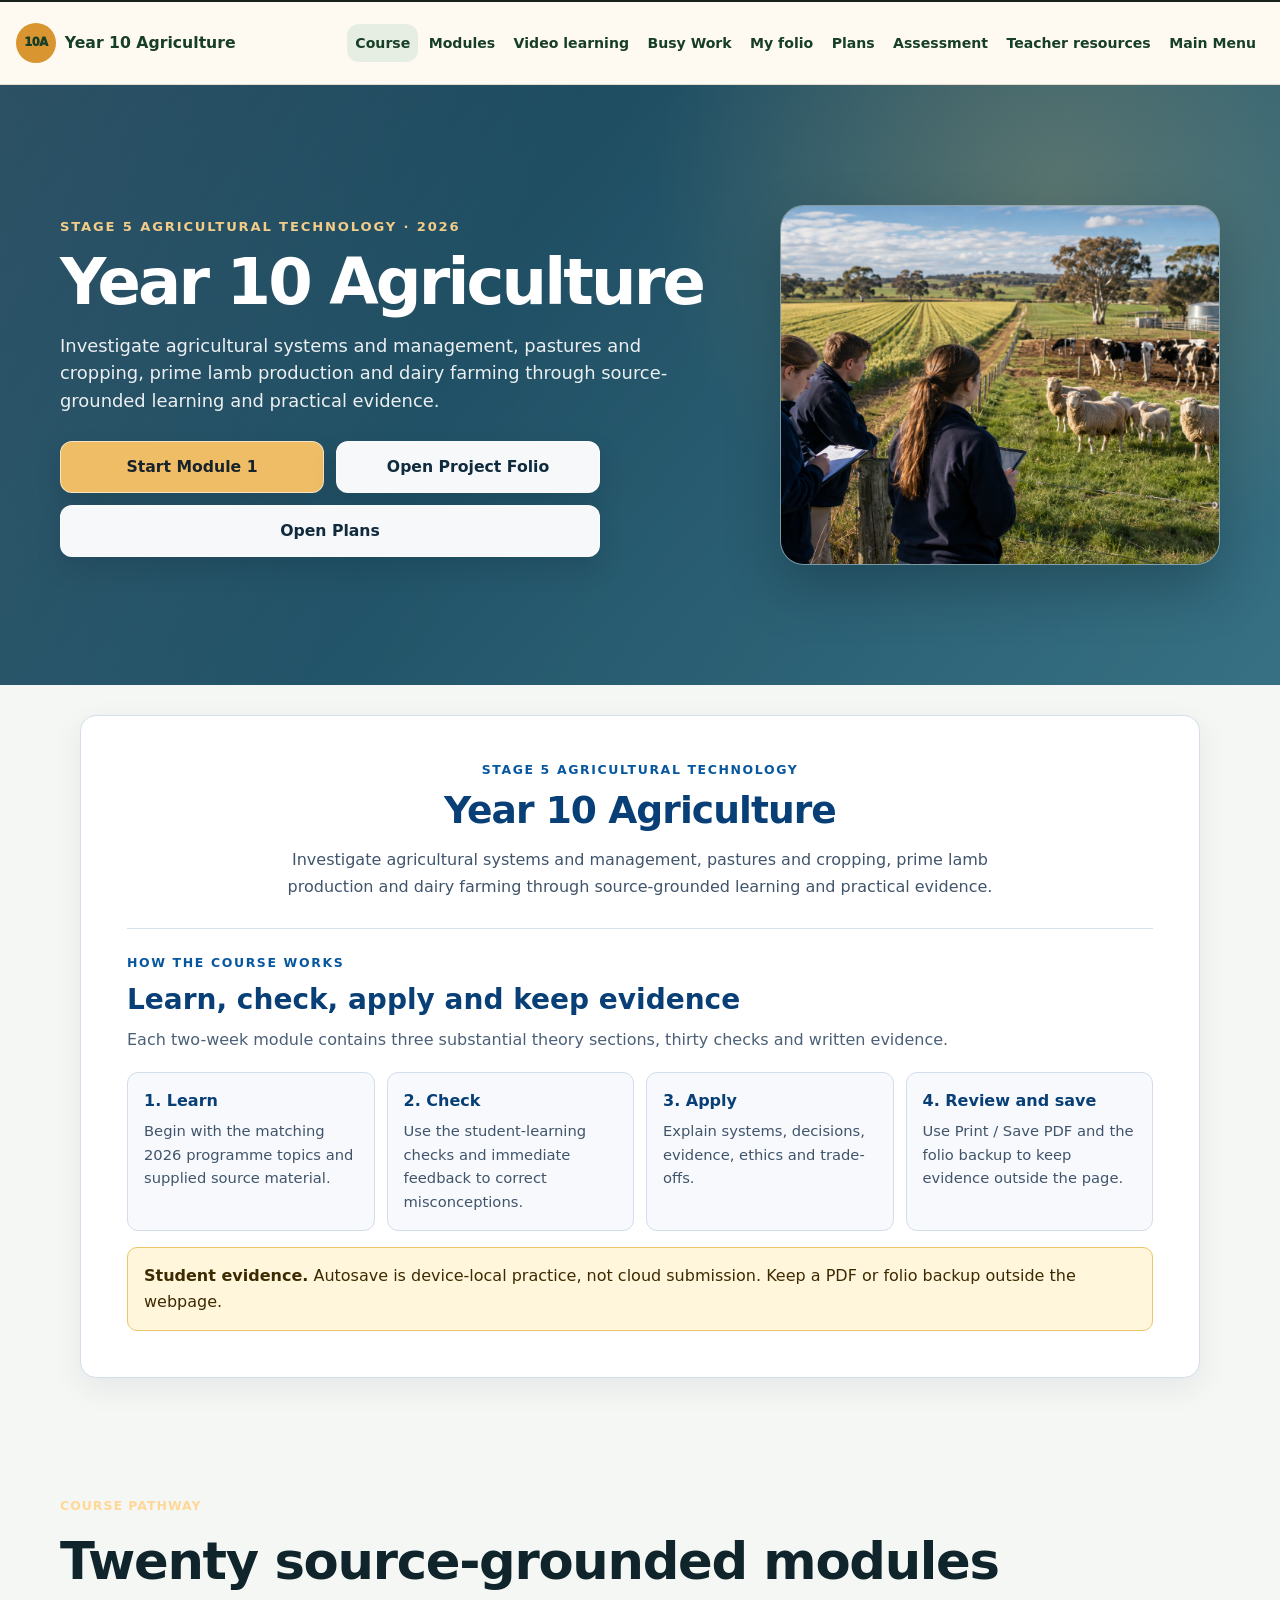
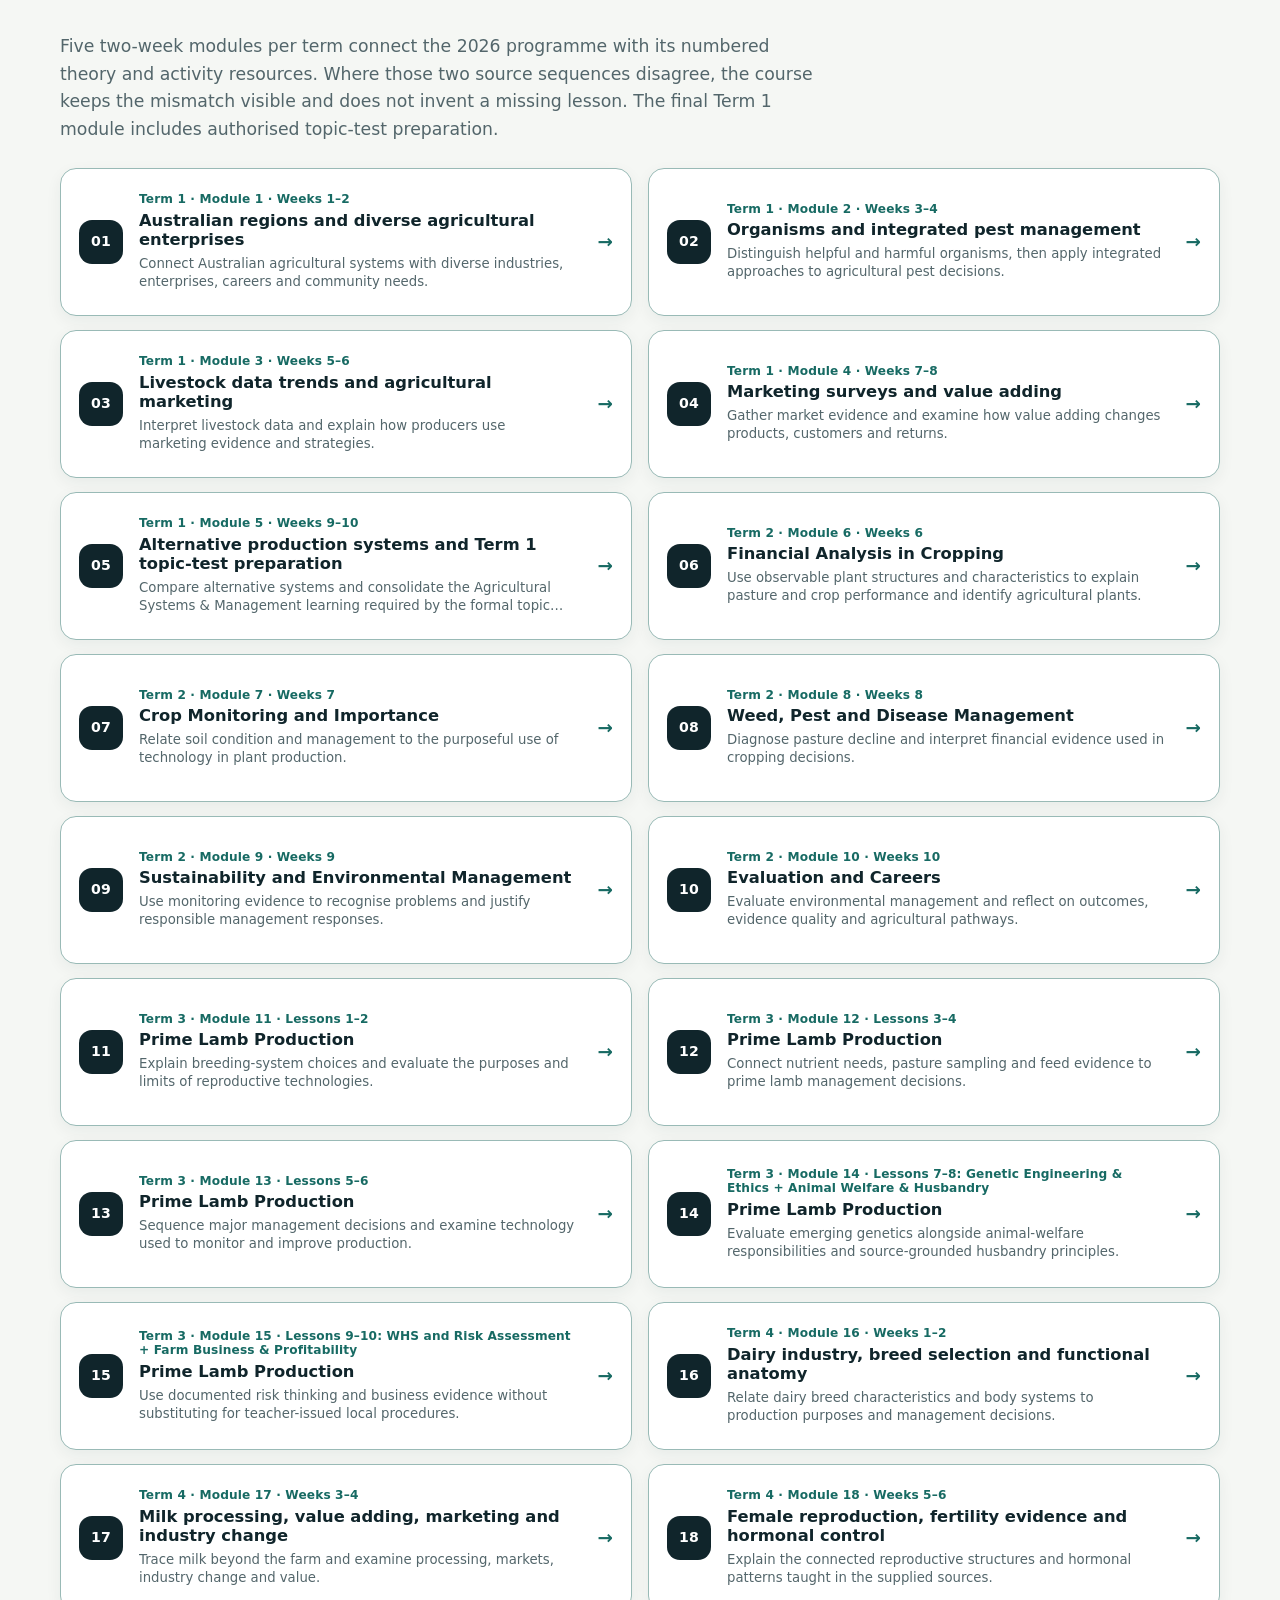
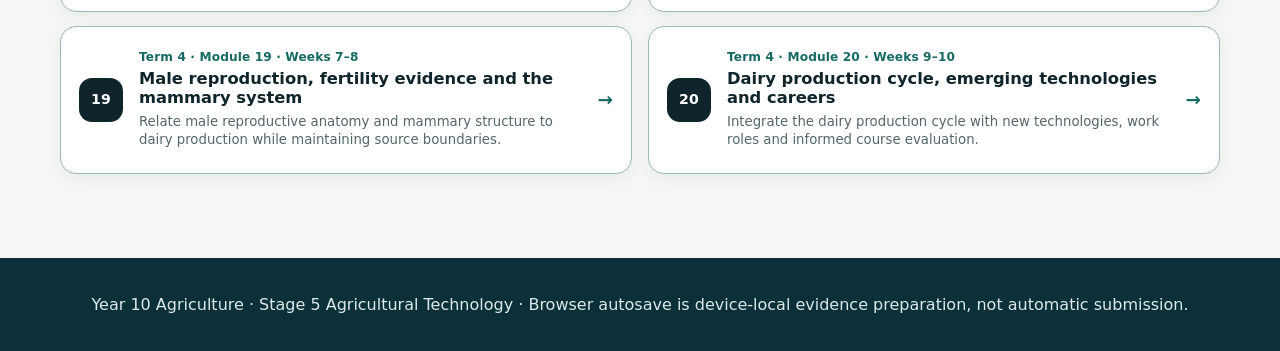
==== commit d3526b70: "Align Year 10 Agriculture front page" ====
--- a/index.html
+++ b/index.html
@@ -8,12 +8,12 @@
   <link rel="stylesheet" href="guided/course.css?v=20260805a">
   <link rel="stylesheet" href="shared/sister-site.css" data-sister-site-styles>
   <link rel="stylesheet" href="course-family-hero.css">
-<link rel="stylesheet" href="course-family-intro.css"><link rel="stylesheet" href="module-pathway.css"><link rel="stylesheet" href="front-page-cleanup.css"></head>
+<link rel="stylesheet" href="course-family-intro.css"><link rel="stylesheet" href="module-pathway.css"><link rel="stylesheet" href="front-page-cleanup.css?v=20260814-agriculture-1"></head>
 <body>
   <a class="skip-link" href="#main-content">Skip to course content</a>
   <header class="site-header"><div class="nav-wrap"><a class="brand" href="index.html">Year 10 Agriculture</a><nav class="nav-links" aria-label="Course navigation"><a href="https://stevencowell.github.io/Main-Page/">Main Menu</a><a href="#pathway">Modules</a><a href="plans/index.html">Plans and drawings</a><a href="busy-work/index.html">Busy Work</a><a href="youtube-learning/index.html">YouTube learning</a><a href="assessment/index.html">Assessment</a><a href="folio.html">Folio</a><a href="teacher-resources/" data-teacher-resources-link>Teacher Resources</a></nav></div></header>
 
-  <section class="hero sister-hero course-family-hero"><div class="hero-inner course-family-hero-inner"><div class="hero-copy"><p class="eyebrow">Stage 5 Agricultural Technology · 2026</p><h1>Year 10 Agriculture</h1><p>Investigate agricultural systems and management, pastures and cropping, prime lamb production and dairy farming through source-grounded learning and practical evidence.</p><div class="hero-actions"><a class="btn" href="module.html?module=1">Start Module 1</a><a class="btn secondary" href="folio.html">Open Project Folio</a><a class="btn secondary" href="plans/index.html">Open Plans</a></div></div><figure class="hero-showcase"><a class="zoomable-infographic" href="assets/agriculture-hero.png" target="_blank" rel="noopener" aria-label="Open the Year 10 Agriculture course visual at full size"><img src="assets/agriculture-hero.png" alt="Year 10 students investigating Australian cropping, prime lamb and dairy production systems"><span class="infographic-open-label">Open larger <span aria-hidden="true">↗</span></span></a><figcaption>Course overview visual. The 2026 programme, task documents and current teacher directions control exact practical and assessment requirements.</figcaption></figure></div></section>
+  <section class="hero sister-hero course-family-hero"><div class="hero-inner course-family-hero-inner"><div class="hero-copy"><p class="eyebrow">Stage 5 Agricultural Technology · 2026</p><h1>Year 10 Agriculture</h1><p>Investigate agricultural systems and management, pastures and cropping, prime lamb production and dairy farming through source-grounded learning and practical evidence.</p><div class="hero-actions"><a class="btn" href="module.html?module=1">Start Module 1</a><a class="btn secondary" href="folio.html">Open Project Folio</a><a class="btn secondary" href="plans/index.html">Open Plans</a></div></div><figure class="hero-showcase"><img src="assets/agriculture-hero.png" alt="Year 10 students investigating Australian cropping, prime lamb and dairy production systems"></figure></div></section>
 <section class="course-family-intro" aria-labelledby="course-family-intro-title">
   <div class="course-family-intro__inner">
     <header class="course-family-intro__heading">
@@ -55,6 +55,6 @@
   <footer>Year 10 Agriculture · Stage 5 Agricultural Technology · Browser autosave is device-local evidence preparation, not automatic submission.</footer>
   <script src="guided/data.js?v=20260805a"></script>
   <script src="guided/landing.js?v=20260805a"></script>
-  <script src="shared/hub-navigation.js" defer></script>
+  <script src="shared/hub-navigation.js?v=20260814-agriculture-1" defer></script>
 </body>
 </html>
--- a/shared/sister-site.css
+++ b/shared/sister-site.css
@@ -341,3 +341,19 @@
     display: none !important;
   }
 }
+
+
+/* Shared TAS navigation alignment for Agriculture course sites. */
+@media (min-width: 1181px) {
+  .course-family-nav__inner { gap: 1rem; max-width: 1380px; min-height: 82px; padding: 0.75rem 1rem; }
+  .course-family-nav__brand { font-size: 0.98rem; gap: 0.55rem; }
+  .course-family-nav__mark { height: 40px; width: 40px; }
+  .course-family-nav__links { flex-wrap: nowrap; gap: 0.15rem; justify-content: flex-end; min-width: 0; }
+  .course-family-nav__links a { font-size: 0.88rem; padding: 0.68rem 0.5rem; }
+}
+
+@media (min-width: 781px) and (max-width: 1180px) {
+  .course-family-nav__inner { display: grid; gap: 0.55rem; padding: 0.7rem 1rem 0.55rem; }
+  .course-family-nav__links { flex-wrap: nowrap; margin-inline: -1rem; overflow-x: auto; padding: 0 1rem 0.45rem; scrollbar-width: thin; }
+  .course-family-nav__links a { flex: 0 0 auto; font-size: 0.9rem; padding: 0.62rem 0.68rem; }
+}
--- a/front-page-cleanup.css
+++ b/front-page-cleanup.css
@@ -1,5 +1,6 @@
 /* Supporting destinations remain in navigation; keep the entry page to orientation and the real module path. */
 .hero-showcase figcaption,
+.infographic-open-label,
 .landing-main > .section:first-child,
 .landing-main > .section:not(#pathway) {
   display: none !important;
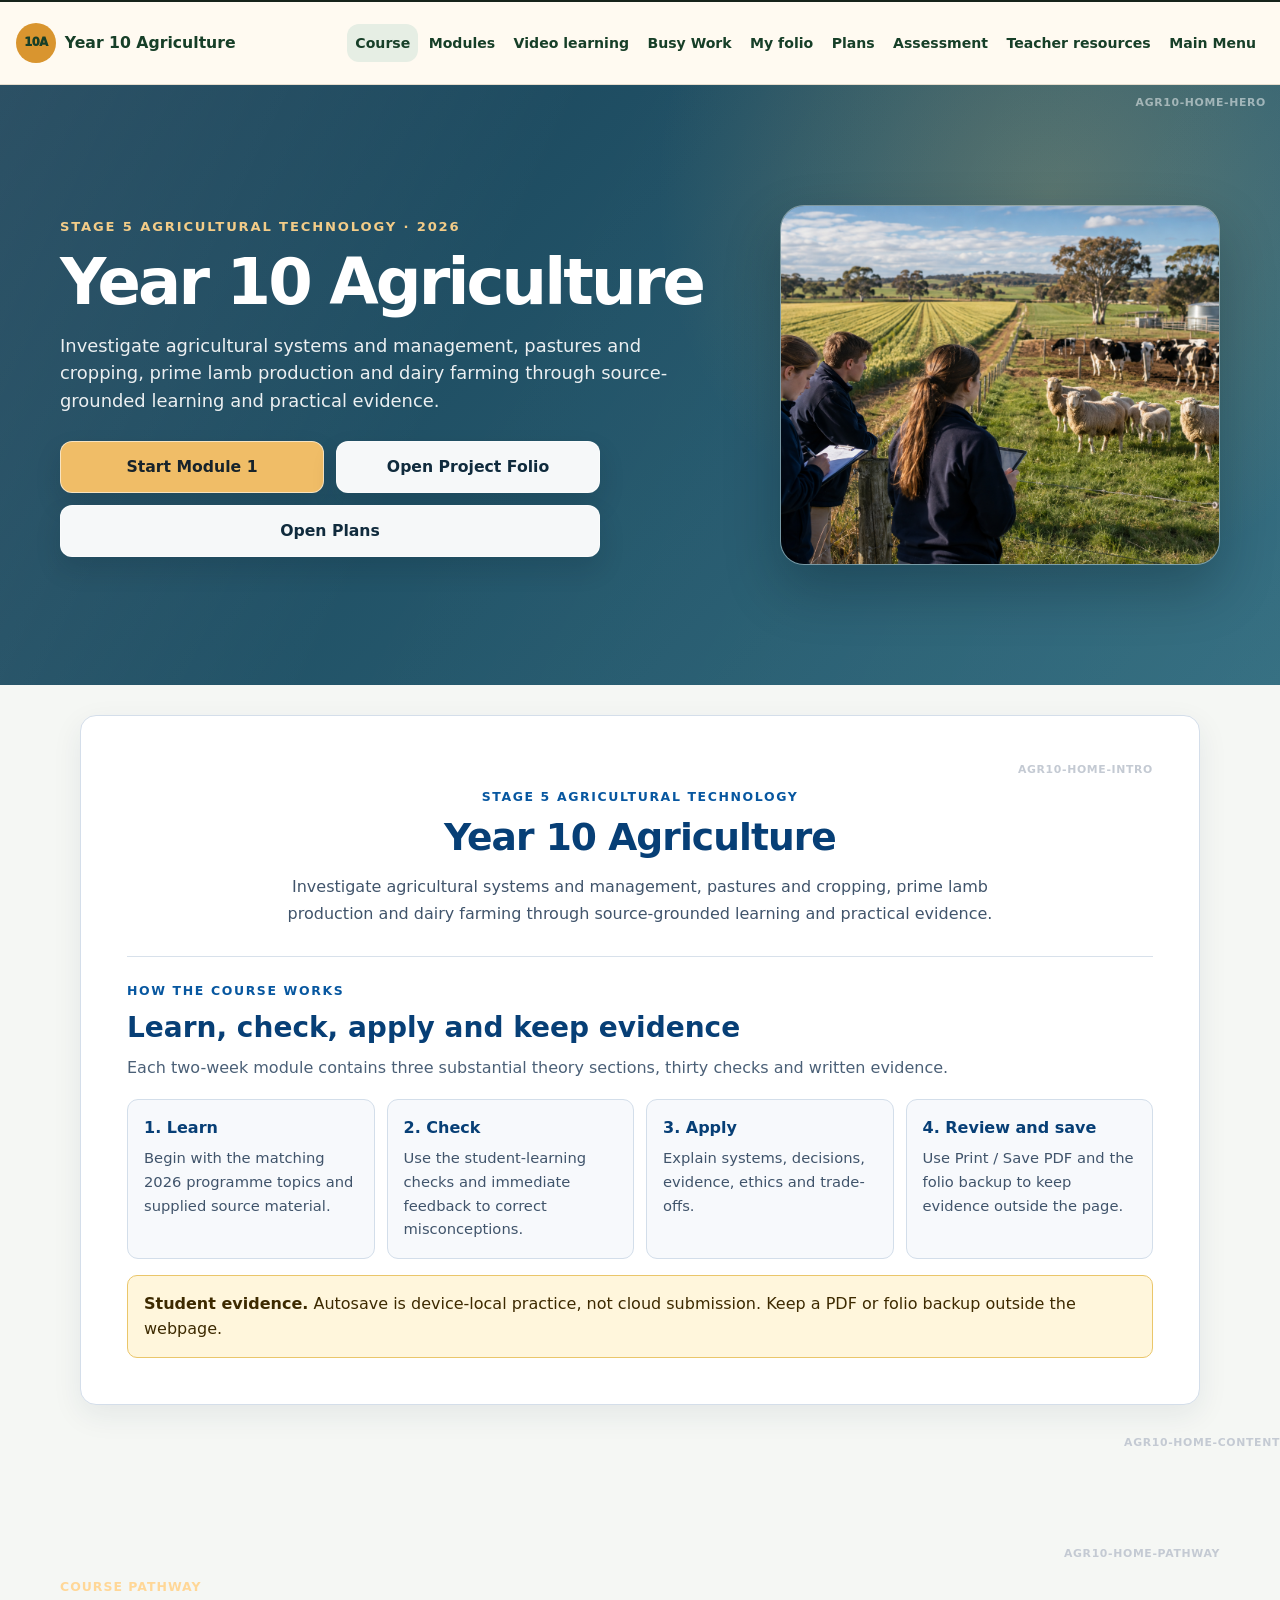
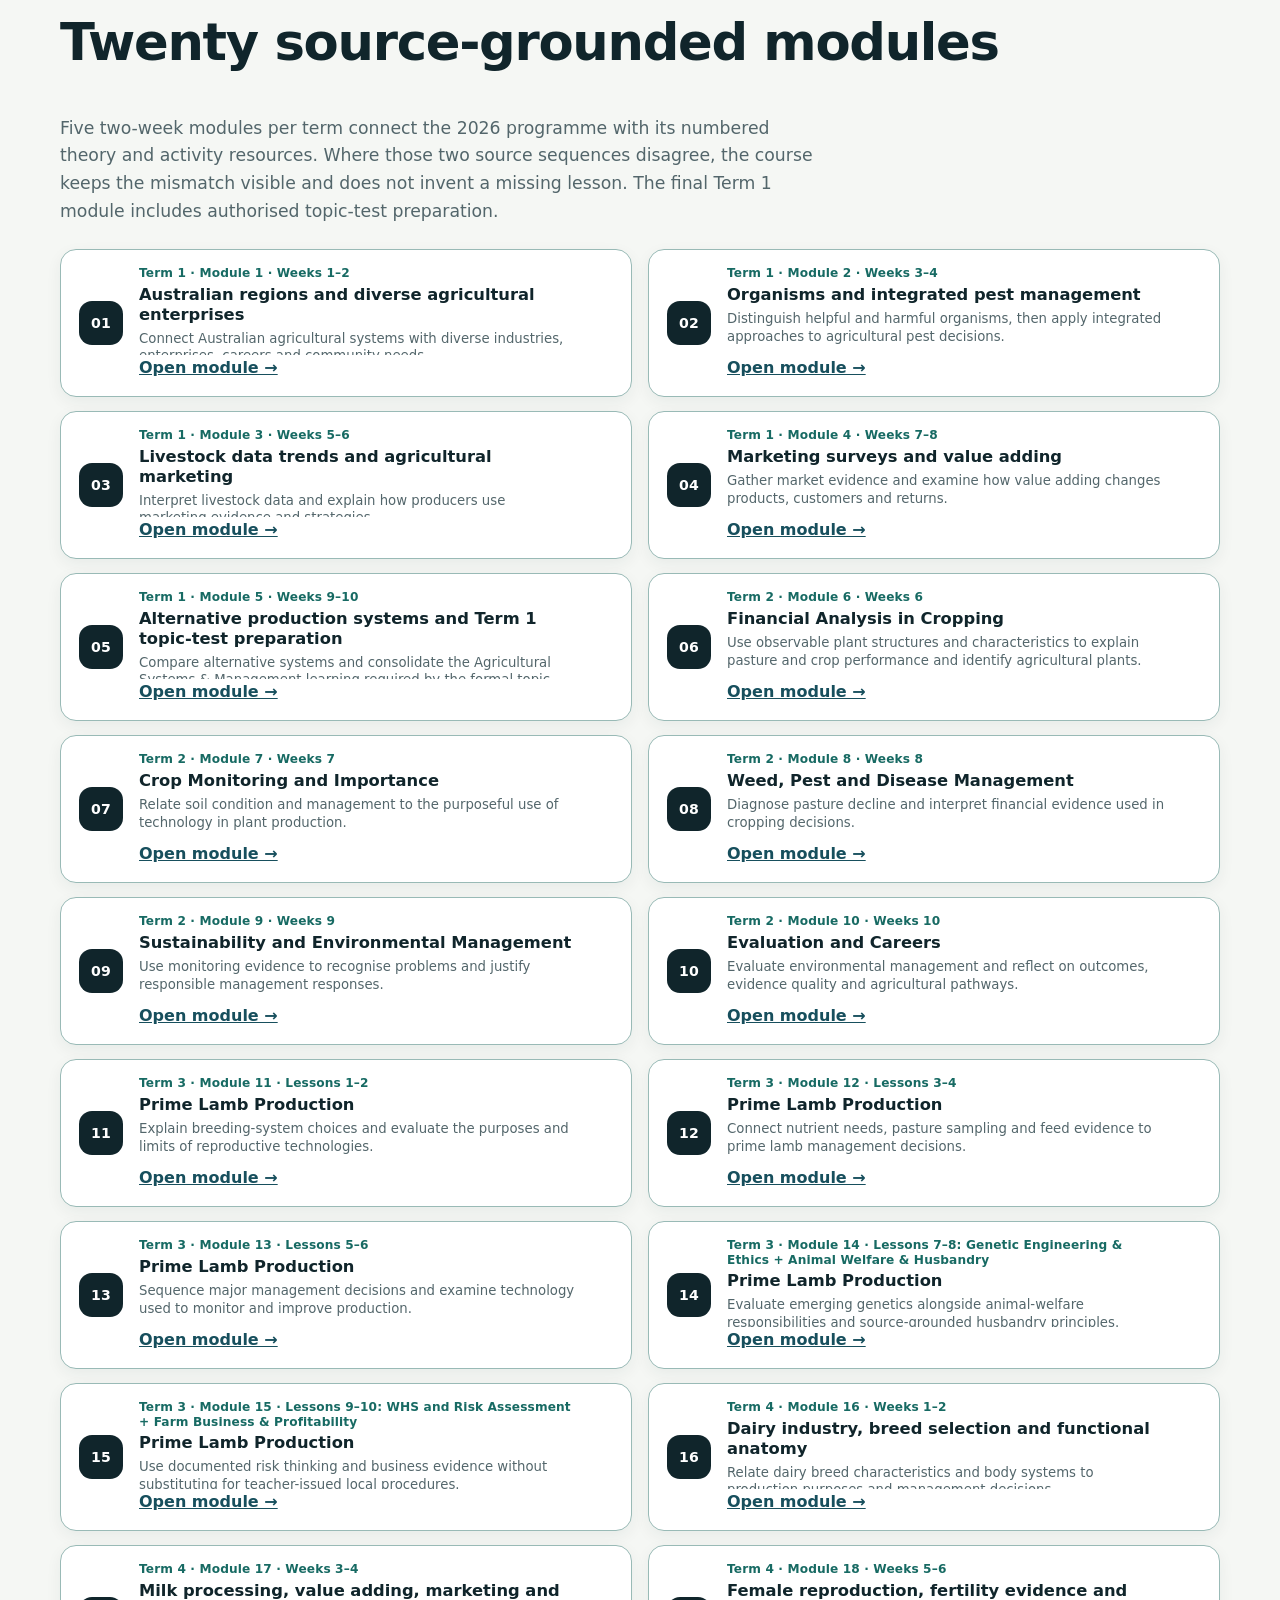
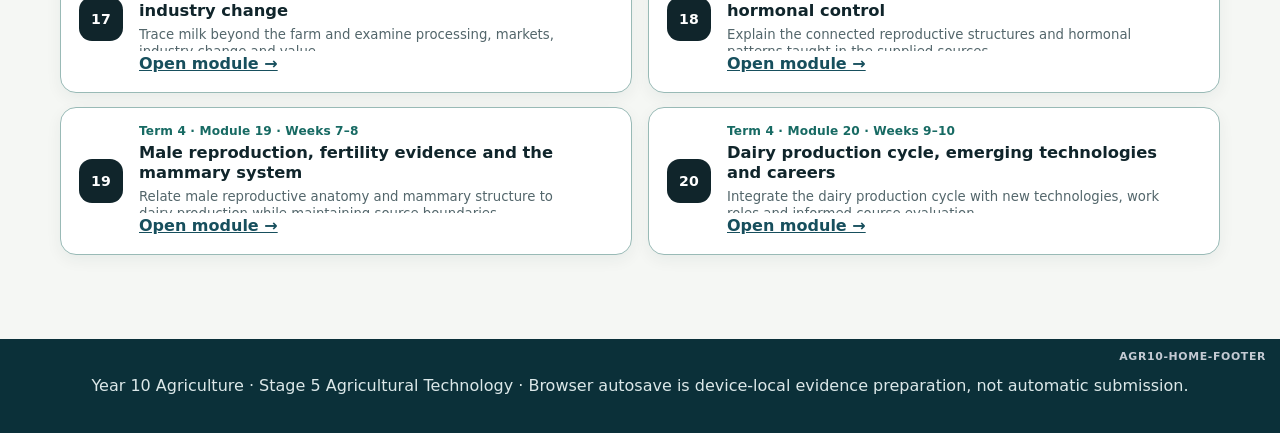
==== commit e76b49fa: "Align modules and add section references" ====
--- a/index.html
+++ b/index.html
@@ -8,7 +8,7 @@
   <link rel="stylesheet" href="guided/course.css?v=20260805a">
   <link rel="stylesheet" href="shared/sister-site.css" data-sister-site-styles>
   <link rel="stylesheet" href="course-family-hero.css">
-<link rel="stylesheet" href="course-family-intro.css"><link rel="stylesheet" href="module-pathway.css"><link rel="stylesheet" href="front-page-cleanup.css?v=20260814-agriculture-1"></head>
+<link rel="stylesheet" href="course-family-intro.css"><link rel="stylesheet" href="module-pathway.css"><link rel="stylesheet" href="front-page-cleanup.css?v=20260814-agriculture-1"><link rel="stylesheet" href="section-reference.css?v=20260817a"></head>
 <body>
   <a class="skip-link" href="#main-content">Skip to course content</a>
   <header class="site-header"><div class="nav-wrap"><a class="brand" href="index.html">Year 10 Agriculture</a><nav class="nav-links" aria-label="Course navigation"><a href="https://stevencowell.github.io/Main-Page/">Main Menu</a><a href="#pathway">Modules</a><a href="plans/index.html">Plans and drawings</a><a href="busy-work/index.html">Busy Work</a><a href="youtube-learning/index.html">YouTube learning</a><a href="assessment/index.html">Assessment</a><a href="folio.html">Folio</a><a href="teacher-resources/" data-teacher-resources-link>Teacher Resources</a></nav></div></header>
@@ -56,5 +56,5 @@
   <script src="guided/data.js?v=20260805a"></script>
   <script src="guided/landing.js?v=20260805a"></script>
   <script src="shared/hub-navigation.js?v=20260814-agriculture-1" defer></script>
-</body>
+<script src="vendor/html2canvas.min.js"></script><script src="section-reference.js?v=20260817a" data-site-code="AGR10"></script></body>
 </html>
--- a/section-reference.css
+++ b/section-reference.css
@@ -0,0 +1,79 @@
+.section-reference {
+  display: block;
+  max-width: 100%;
+  min-width: 0;
+  width: auto;
+  margin: 0 0 12px auto;
+  color: #c4cad3;
+  font-size: 0.68rem;
+  font-weight: 700;
+  letter-spacing: 0.06em;
+  line-height: 1.4;
+  text-decoration: none;
+  text-align: right;
+  text-transform: uppercase;
+  overflow-wrap: anywhere;
+}
+
+.section-reference-overlay-target {
+  position: relative;
+}
+
+.section-reference-layout-safe {
+  min-width: 0;
+  overflow-wrap: anywhere;
+}
+
+.section-reference--overlay {
+  bottom: auto;
+  display: block;
+  height: auto;
+  left: auto;
+  margin: 0;
+  max-width: calc(100% - 28px);
+  min-height: 0;
+  position: absolute;
+  right: 14px;
+  top: 10px;
+  width: max-content;
+  z-index: 6;
+}
+
+.section-reference--on-dark {
+  color: rgba(255, 255, 255, 0.5);
+}
+
+.section-reference--on-dark:hover,
+.section-reference--on-dark:focus-visible {
+  color: rgba(255, 255, 255, 0.92);
+}
+
+.section-reference:hover,
+.section-reference:focus-visible {
+  color: #0757a0;
+  text-decoration: underline;
+  text-underline-offset: 3px;
+}
+
+.section-reference:focus-visible {
+  outline: 2px solid #0757a0;
+  outline-offset: 3px;
+  border-radius: 2px;
+}
+
+.section-reference.is-copied {
+  color: #667085;
+}
+
+.section-reference.is-capturing,
+.section-reference.is-capturing:focus-visible {
+  color: #c4cad3;
+  outline: none;
+  text-decoration: none;
+}
+
+@media print {
+  .section-reference {
+    display: none;
+  }
+}
